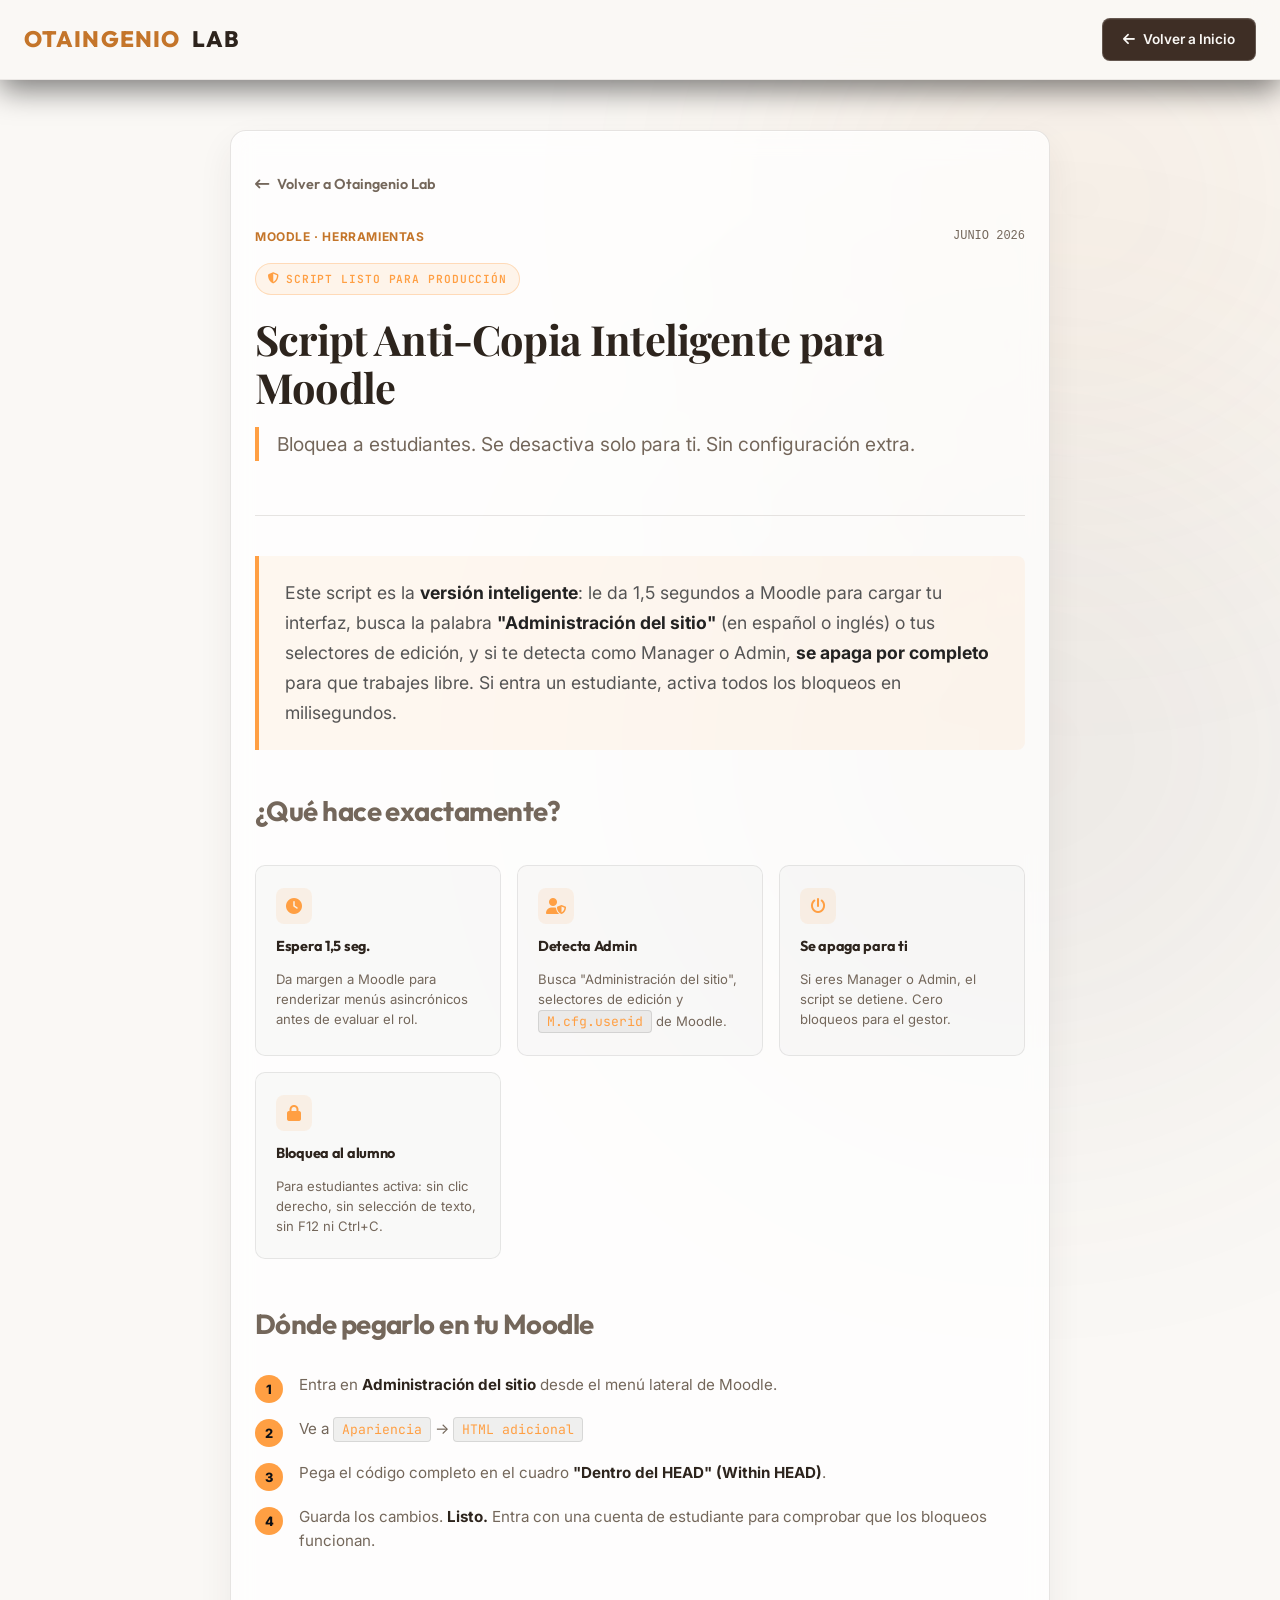
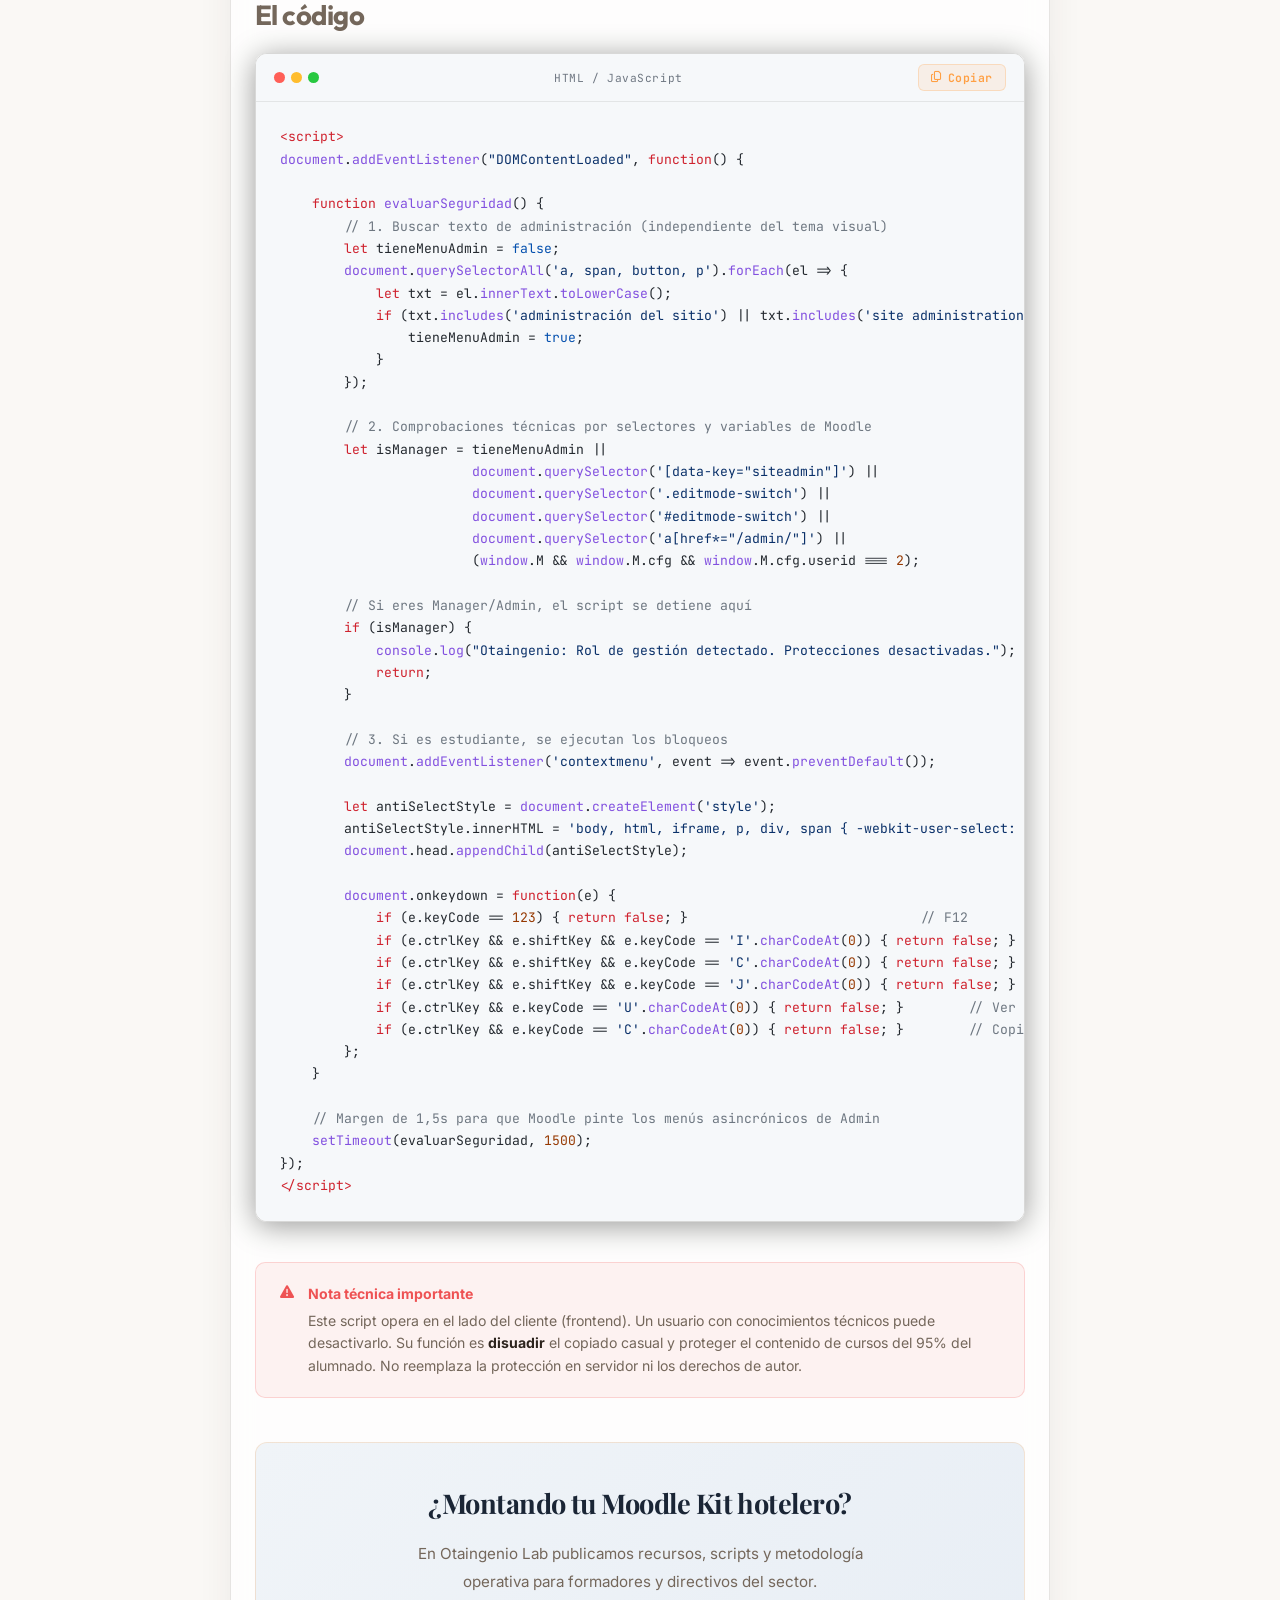
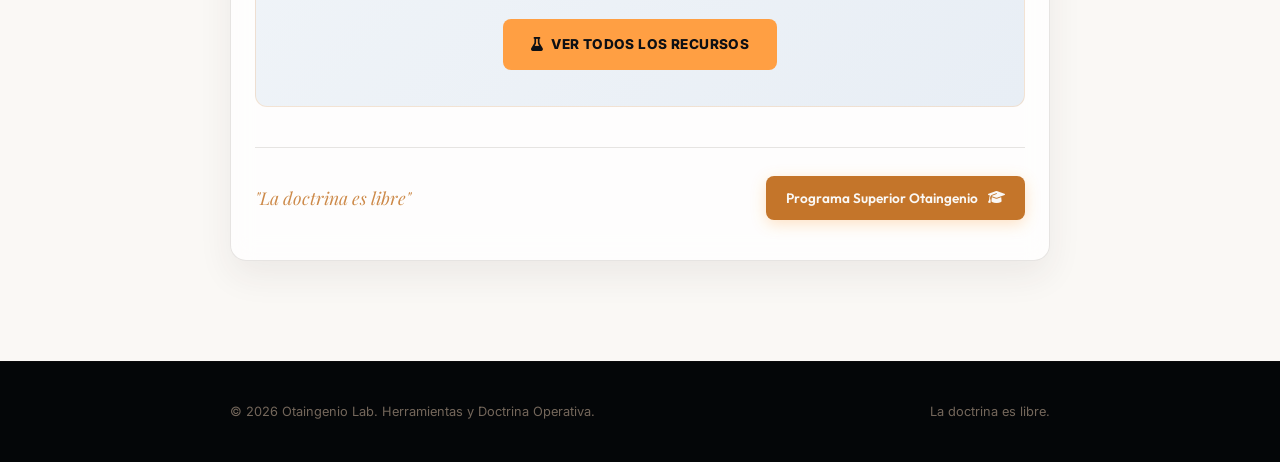
==== moodle-kit.html @ 9eb4869b "feat: move Moodle script page from /recursos/moodle-anticopia to /moodle-kit" ====
<!DOCTYPE html>
<html lang="es">
<head>
  <meta charset="UTF-8">
  <meta name="viewport" content="width=device-width, initial-scale=1.0">
  <title>Script Anti-Copia para Moodle (Inteligente) — OTAINGENIO LAB</title>

  <!-- SEO: noindex para página oculta de tráfico directo -->
  <meta name="robots" content="noindex, nofollow">
  <meta name="description" content="Script anti-copia inteligente para Moodle. Se desactiva automáticamente para Managers y Admins. Copia y pega en Administración del sitio > Apariencia > HTML adicional.">

  <!-- Open Graph -->
  <meta property="og:type" content="article">
  <meta property="og:url" content="https://www.otaingenio.es/moodle-kit">
  <meta property="og:title" content="Script Anti-Copia para Moodle (Inteligente) — OTAINGENIO LAB">
  <meta property="og:description" content="Script que bloquea F12, Ctrl+C y menú contextual para estudiantes, y se desactiva solo para ti (Manager/Admin). Listo para pegar en HTML adicional.">
  <meta property="og:image" content="https://www.otaingenio.es/images/og-cover.png">
  <meta property="og:locale" content="es_ES">
  <meta property="og:site_name" content="Otaingenio Lab">

  <!-- Favicon -->
  <link rel="icon" type="image/png" href="/images/favicon.png">
  <link rel="apple-touch-icon" href="/images/favicon.png">

  <!-- Google Fonts -->
  <link rel="preconnect" href="https://fonts.googleapis.com">
  <link rel="preconnect" href="https://fonts.gstatic.com" crossorigin>
  <link href="https://fonts.googleapis.com/css2?family=Inter:wght@300;400;500;600;700&family=Outfit:wght@400;500;600;700;800&family=Playfair+Display:ital,wght@0,500;0,600;0,700;1,400;1,500&family=JetBrains+Mono:wght@400;600&display=swap" rel="stylesheet">

  <!-- Stylesheets -->
  <link rel="stylesheet" href="/styles/main.css">
  <link rel="stylesheet" href="https://cdnjs.cloudflare.com/ajax/libs/font-awesome/6.4.0/css/all.min.css">

  <!-- Google Analytics -->
  <script async src="https://www.googletagmanager.com/gtag/js?id=G-158QYGR870"></script>
  <script>
    window.dataLayer = window.dataLayer || [];
    function gtag(){dataLayer.push(arguments);}
    gtag('js', new Date());
    gtag('config', 'G-158QYGR870');
  </script>

  <style>
    /* ---- PAGE VARS ---- */
    :root {
      --code-bg: #0d1117;
      --code-border: rgba(255, 159, 67, 0.2);
      --code-text: #e6edf3;
      --accent: #ff9f43;
    }

    /* ---- BADGE ---- */
    .badge-pill {
      display: inline-flex;
      align-items: center;
      gap: 6px;
      background: rgba(255, 159, 67, 0.1);
      border: 1px solid rgba(255, 159, 67, 0.3);
      color: var(--accent);
      font-family: 'JetBrains Mono', monospace;
      font-size: 0.7rem;
      font-weight: 600;
      letter-spacing: 0.08em;
      padding: 5px 12px;
      border-radius: 999px;
      margin-bottom: 20px;
      text-transform: uppercase;
    }

    /* ---- INTRO ---- */
    .intro-callout {
      background: rgba(255, 159, 67, 0.06);
      border-left: 4px solid var(--accent);
      border-radius: 0 8px 8px 0;
      padding: 22px 26px;
      font-size: 1.1rem;
      line-height: 1.7;
      margin-bottom: 36px;
      color: var(--color-text-muted, #8a9bb0);
    }
    .intro-callout strong {
      color: var(--color-text, #e6edf3);
    }

    /* ---- HOW IT WORKS GRID ---- */
    .how-grid {
      display: grid;
      grid-template-columns: repeat(auto-fit, minmax(200px, 1fr));
      gap: 16px;
      margin: 30px 0 40px;
    }
    .how-card {
      background: rgba(255,255,255,0.02);
      border: 1px solid rgba(255,255,255,0.07);
      border-radius: 10px;
      padding: 22px 20px;
      display: flex;
      flex-direction: column;
      gap: 10px;
      transition: border-color 0.25s;
    }
    .how-card:hover { border-color: rgba(255,159,67,0.3); }
    .how-icon {
      width: 36px; height: 36px;
      background: rgba(255,159,67,0.1);
      border-radius: 8px;
      display: flex; align-items: center; justify-content: center;
      color: var(--accent);
      font-size: 1rem;
    }
    .how-card h4 {
      font-size: 0.9rem;
      font-weight: 700;
      color: var(--color-text, #e6edf3);
      margin: 0;
    }
    .how-card p {
      font-size: 0.82rem;
      color: var(--color-text-muted, #8a9bb0);
      margin: 0;
      line-height: 1.5;
    }

    /* ---- INSTALL STEPS ---- */
    .install-steps {
      display: flex;
      flex-direction: column;
      gap: 14px;
      margin: 24px 0 36px;
    }
    .install-step {
      display: flex;
      gap: 16px;
      align-items: flex-start;
    }
    .step-num {
      flex-shrink: 0;
      width: 28px; height: 28px;
      background: var(--accent);
      color: #0d0f14;
      border-radius: 50%;
      font-weight: 800;
      font-size: 0.8rem;
      display: flex; align-items: center; justify-content: center;
      margin-top: 2px;
    }
    .install-step p {
      font-size: 0.95rem;
      color: var(--color-text-muted, #8a9bb0);
      margin: 0;
      line-height: 1.6;
    }
    .install-step p strong {
      color: var(--color-text, #e6edf3);
    }
    .path-highlight {
      display: inline-block;
      background: rgba(255,255,255,0.05);
      border: 1px solid rgba(255,255,255,0.1);
      border-radius: 4px;
      padding: 1px 8px;
      font-family: 'JetBrains Mono', monospace;
      font-size: 0.82rem;
      color: var(--accent);
    }

    /* ---- CODE BLOCK ---- */
    .code-wrapper {
      position: relative;
      margin: 10px 0 40px;
      border-radius: 12px;
      overflow: hidden;
      border: 1px solid var(--code-border);
      box-shadow: 0 4px 30px rgba(0,0,0,0.4);
    }
    .code-topbar {
      display: flex;
      align-items: center;
      justify-content: space-between;
      background: #161b22;
      padding: 10px 18px;
      border-bottom: 1px solid rgba(255,255,255,0.06);
    }
    .code-dots {
      display: flex;
      gap: 6px;
    }
    .dot {
      width: 11px; height: 11px;
      border-radius: 50%;
    }
    .dot-red   { background: #ff5f57; }
    .dot-amber { background: #ffbd2e; }
    .dot-green { background: #28c840; }
    .code-lang {
      font-family: 'JetBrains Mono', monospace;
      font-size: 0.7rem;
      color: #6e7681;
      letter-spacing: 0.05em;
    }
    .copy-btn {
      display: flex;
      align-items: center;
      gap: 6px;
      background: rgba(255,159,67,0.1);
      border: 1px solid rgba(255,159,67,0.25);
      color: var(--accent);
      font-family: 'JetBrains Mono', monospace;
      font-size: 0.72rem;
      font-weight: 600;
      padding: 5px 12px;
      border-radius: 6px;
      cursor: pointer;
      transition: all 0.2s ease;
      letter-spacing: 0.05em;
    }
    .copy-btn:hover {
      background: rgba(255,159,67,0.2);
      border-color: rgba(255,159,67,0.5);
    }
    .copy-btn.copied {
      background: rgba(16,172,132,0.15);
      border-color: rgba(16,172,132,0.4);
      color: #10ac84;
    }
    .code-block {
      background: var(--code-bg);
      padding: 24px 24px;
      margin: 0;
      overflow-x: auto;
      font-family: 'JetBrains Mono', monospace;
      font-size: 0.82rem;
      line-height: 1.7;
      color: var(--code-text);
      white-space: pre;
      tab-size: 4;
    }
    /* Syntax highlight manual */
    .t-comment { color: #6e7681; }
    .t-keyword  { color: #ff7b72; }
    .t-func     { color: #d2a8ff; }
    .t-string   { color: #a5d6ff; }
    .t-number   { color: #f2cc60; }
    .t-bool     { color: #79c0ff; }

    /* ---- DISCLAIMER ---- */
    .disclaimer-box {
      background: rgba(238,82,83,0.07);
      border: 1px solid rgba(238,82,83,0.2);
      border-radius: 10px;
      padding: 20px 24px;
      font-size: 0.88rem;
      color: var(--color-text-muted, #8a9bb0);
      line-height: 1.6;
      margin: 36px 0;
      display: flex;
      gap: 14px;
      align-items: flex-start;
    }
    .disclaimer-box i {
      color: #ee5253;
      margin-top: 2px;
      flex-shrink: 0;
    }

    /* ---- CTA ---- */
    .cta-footer-box {
      background: linear-gradient(135deg, #0f1923 0%, #1a2535 100%);
      border: 1px solid rgba(255,159,67,0.2);
      border-radius: 12px;
      padding: 36px;
      text-align: center;
      margin: 44px 0 20px;
    }
    .cta-footer-box h3 {
      color: #fff;
      font-family: var(--font-serif, serif);
      font-size: 1.7rem;
      margin: 0 0 12px;
    }
    .cta-footer-box p {
      color: var(--color-text-muted, #8a9bb0);
      font-size: 0.95rem;
      margin: 0 0 24px;
      max-width: 480px;
      margin-left: auto;
      margin-right: auto;
    }
    .btn-cta-amber {
      display: inline-flex;
      align-items: center;
      gap: 8px;
      background: var(--accent);
      color: #0d0f14;
      font-weight: 800;
      font-size: 0.85rem;
      padding: 13px 28px;
      border-radius: 8px;
      text-decoration: none;
      letter-spacing: 0.03em;
      transition: all 0.2s ease;
      text-transform: uppercase;
    }
    .btn-cta-amber:hover {
      transform: translateY(-2px);
      box-shadow: 0 6px 20px rgba(255,159,67,0.35);
    }

    /* ---- LIGHT THEME overrides ---- */
    .light-theme .code-wrapper  { border-color: rgba(0,0,0,0.15); }
    .light-theme .code-topbar   { background: #f6f8fa; border-color: rgba(0,0,0,0.08); }
    .light-theme .code-block    { background: #f6f8fa; color: #24292f; }
    .light-theme .t-comment     { color: #6e7781; }
    .light-theme .t-keyword     { color: #cf222e; }
    .light-theme .t-func        { color: #8250df; }
    .light-theme .t-string      { color: #0a3069; }
    .light-theme .t-number      { color: #953800; }
    .light-theme .t-bool        { color: #0550ae; }
    .light-theme .how-card      { background: rgba(0,0,0,0.02); border-color: rgba(0,0,0,0.08); }
    .light-theme .intro-callout { background: rgba(255,159,67,0.07); color: #555; }
    .light-theme .intro-callout strong { color: #222; }
    .light-theme .cta-footer-box { background: linear-gradient(135deg, #f0f4f8 0%, #e8eef5 100%); }
    .light-theme .cta-footer-box h3 { color: #1a2535; }
    .light-theme .path-highlight { background: rgba(0,0,0,0.06); border-color: rgba(0,0,0,0.1); }
  </style>
</head>
<body class="light-theme">

  <div class="ambient-glow glow-1"></div>
  <div class="ambient-glow glow-3"></div>

  <!-- Header -->
  <header id="main-header" class="glass-header scrolled">
    <div class="header-container">
      <a href="/" class="brand-logo">
        <span class="logo-accent">OTAINGENIO</span> <span class="logo-light">LAB</span>
      </a>
      <a href="/" class="nav-btn-link">
        <i class="fa-solid fa-arrow-left"></i>
        <span>Volver a Inicio</span>
      </a>
    </div>
  </header>

  <!-- Reading Container -->
  <main class="paper-reading-container glass-card" style="margin-top: 130px;">

    <a href="/" class="back-to-home">
      <i class="fa-solid fa-arrow-left-long"></i> Volver a Otaingenio Lab
    </a>

    <article class="paper-reading-body">
      <header class="paper-reading-header">
        <div class="paper-meta" style="margin-bottom: 12px;">
          <span class="paper-cat">MOODLE · HERRAMIENTAS</span>
          <span class="paper-date font-mono">JUNIO 2026</span>
        </div>
        <div class="badge-pill">
          <i class="fa-solid fa-shield-halved"></i> Script listo para producción
        </div>
        <h1 class="paper-title font-serif" style="font-size: 2.6rem; line-height: 1.15;">
          Script Anti-Copia Inteligente para Moodle
        </h1>
        <p class="paper-subtitle" style="font-size: 1.2rem; border-left: 4px solid var(--accent); padding-left: 18px; margin-top: 16px; color: var(--color-text-muted);">
          Bloquea a estudiantes. Se desactiva solo para ti. Sin configuración extra.
        </p>
      </header>

      <section class="paper-content">

        <div class="intro-callout">
          Este script es la <strong>versión inteligente</strong>: le da 1,5 segundos a Moodle para cargar tu interfaz, 
          busca la palabra <strong>"Administración del sitio"</strong> (en español o inglés) o tus selectores de edición, 
          y si te detecta como Manager o Admin, <strong>se apaga por completo</strong> para que trabajes libre. 
          Si entra un estudiante, activa todos los bloqueos en milisegundos.
        </div>

        <!-- How it works -->
        <h2 style="margin-bottom: 20px;">¿Qué hace exactamente?</h2>
        <div class="how-grid">
          <div class="how-card">
            <div class="how-icon"><i class="fa-solid fa-clock"></i></div>
            <h4>Espera 1,5 seg.</h4>
            <p>Da margen a Moodle para renderizar menús asincrónicos antes de evaluar el rol.</p>
          </div>
          <div class="how-card">
            <div class="how-icon"><i class="fa-solid fa-user-shield"></i></div>
            <h4>Detecta Admin</h4>
            <p>Busca "Administración del sitio", selectores de edición y <span class="path-highlight">M.cfg.userid</span> de Moodle.</p>
          </div>
          <div class="how-card">
            <div class="how-icon"><i class="fa-solid fa-power-off"></i></div>
            <h4>Se apaga para ti</h4>
            <p>Si eres Manager o Admin, el script se detiene. Cero bloqueos para el gestor.</p>
          </div>
          <div class="how-card">
            <div class="how-icon"><i class="fa-solid fa-lock"></i></div>
            <h4>Bloquea al alumno</h4>
            <p>Para estudiantes activa: sin clic derecho, sin selección de texto, sin F12 ni Ctrl+C.</p>
          </div>
        </div>

        <!-- Install steps -->
        <h2 style="margin-bottom: 20px;">Dónde pegarlo en tu Moodle</h2>
        <div class="install-steps">
          <div class="install-step">
            <div class="step-num">1</div>
            <p>Entra en <strong>Administración del sitio</strong> desde el menú lateral de Moodle.</p>
          </div>
          <div class="install-step">
            <div class="step-num">2</div>
            <p>Ve a <span class="path-highlight">Apariencia</span> → <span class="path-highlight">HTML adicional</span></p>
          </div>
          <div class="install-step">
            <div class="step-num">3</div>
            <p>Pega el código completo en el cuadro <strong>"Dentro del HEAD" (Within HEAD)</strong>.</p>
          </div>
          <div class="install-step">
            <div class="step-num">4</div>
            <p>Guarda los cambios. <strong>Listo.</strong> Entra con una cuenta de estudiante para comprobar que los bloqueos funcionan.</p>
          </div>
        </div>

        <!-- Code block -->
        <h2 style="margin-bottom: 14px;">El código</h2>
        <div class="code-wrapper">
          <div class="code-topbar">
            <div class="code-dots">
              <span class="dot dot-red"></span>
              <span class="dot dot-amber"></span>
              <span class="dot dot-green"></span>
            </div>
            <span class="code-lang">HTML / JavaScript</span>
            <button class="copy-btn" id="copy-btn" onclick="copiarCodigo()">
              <i class="fa-regular fa-copy"></i> Copiar
            </button>
          </div>
          <pre class="code-block" id="code-to-copy"><span class="t-keyword">&lt;script&gt;</span>
<span class="t-func">document</span>.<span class="t-func">addEventListener</span>(<span class="t-string">"DOMContentLoaded"</span>, <span class="t-keyword">function</span>() {

    <span class="t-keyword">function</span> <span class="t-func">evaluarSeguridad</span>() {
        <span class="t-comment">// 1. Buscar texto de administración (independiente del tema visual)</span>
        <span class="t-keyword">let</span> tieneMenuAdmin = <span class="t-bool">false</span>;
        <span class="t-func">document</span>.<span class="t-func">querySelectorAll</span>(<span class="t-string">'a, span, button, p'</span>).<span class="t-func">forEach</span>(el =&gt; {
            <span class="t-keyword">let</span> txt = el.<span class="t-func">innerText</span>.<span class="t-func">toLowerCase</span>();
            <span class="t-keyword">if</span> (txt.<span class="t-func">includes</span>(<span class="t-string">'administración del sitio'</span>) || txt.<span class="t-func">includes</span>(<span class="t-string">'site administration'</span>)) {
                tieneMenuAdmin = <span class="t-bool">true</span>;
            }
        });

        <span class="t-comment">// 2. Comprobaciones técnicas por selectores y variables de Moodle</span>
        <span class="t-keyword">let</span> isManager = tieneMenuAdmin ||
                        <span class="t-func">document</span>.<span class="t-func">querySelector</span>(<span class="t-string">'[data-key="siteadmin"]'</span>) ||
                        <span class="t-func">document</span>.<span class="t-func">querySelector</span>(<span class="t-string">'.editmode-switch'</span>) ||
                        <span class="t-func">document</span>.<span class="t-func">querySelector</span>(<span class="t-string">'#editmode-switch'</span>) ||
                        <span class="t-func">document</span>.<span class="t-func">querySelector</span>(<span class="t-string">'a[href*="/admin/"]'</span>) ||
                        (<span class="t-func">window</span>.M &amp;&amp; <span class="t-func">window</span>.M.cfg &amp;&amp; <span class="t-func">window</span>.M.cfg.userid === <span class="t-number">2</span>);

        <span class="t-comment">// Si eres Manager/Admin, el script se detiene aquí</span>
        <span class="t-keyword">if</span> (isManager) {
            <span class="t-func">console</span>.<span class="t-func">log</span>(<span class="t-string">"Otaingenio: Rol de gestión detectado. Protecciones desactivadas."</span>);
            <span class="t-keyword">return</span>;
        }

        <span class="t-comment">// 3. Si es estudiante, se ejecutan los bloqueos</span>
        <span class="t-func">document</span>.<span class="t-func">addEventListener</span>(<span class="t-string">'contextmenu'</span>, event =&gt; event.<span class="t-func">preventDefault</span>());

        <span class="t-keyword">let</span> antiSelectStyle = <span class="t-func">document</span>.<span class="t-func">createElement</span>(<span class="t-string">'style'</span>);
        antiSelectStyle.innerHTML = <span class="t-string">'body, html, iframe, p, div, span { -webkit-user-select: none !important; -moz-user-select: none !important; -ms-user-select: none !important; user-select: none !important; }'</span>;
        <span class="t-func">document</span>.head.<span class="t-func">appendChild</span>(antiSelectStyle);

        <span class="t-func">document</span>.onkeydown = <span class="t-keyword">function</span>(e) {
            <span class="t-keyword">if</span> (e.keyCode == <span class="t-number">123</span>) { <span class="t-keyword">return false</span>; }                             <span class="t-comment">// F12</span>
            <span class="t-keyword">if</span> (e.ctrlKey &amp;&amp; e.shiftKey &amp;&amp; e.keyCode == <span class="t-string">'I'</span>.<span class="t-func">charCodeAt</span>(<span class="t-number">0</span>)) { <span class="t-keyword">return false</span>; }  <span class="t-comment">// DevTools</span>
            <span class="t-keyword">if</span> (e.ctrlKey &amp;&amp; e.shiftKey &amp;&amp; e.keyCode == <span class="t-string">'C'</span>.<span class="t-func">charCodeAt</span>(<span class="t-number">0</span>)) { <span class="t-keyword">return false</span>; }  <span class="t-comment">// Inspect</span>
            <span class="t-keyword">if</span> (e.ctrlKey &amp;&amp; e.shiftKey &amp;&amp; e.keyCode == <span class="t-string">'J'</span>.<span class="t-func">charCodeAt</span>(<span class="t-number">0</span>)) { <span class="t-keyword">return false</span>; }  <span class="t-comment">// Console</span>
            <span class="t-keyword">if</span> (e.ctrlKey &amp;&amp; e.keyCode == <span class="t-string">'U'</span>.<span class="t-func">charCodeAt</span>(<span class="t-number">0</span>)) { <span class="t-keyword">return false</span>; }        <span class="t-comment">// Ver código fuente</span>
            <span class="t-keyword">if</span> (e.ctrlKey &amp;&amp; e.keyCode == <span class="t-string">'C'</span>.<span class="t-func">charCodeAt</span>(<span class="t-number">0</span>)) { <span class="t-keyword">return false</span>; }        <span class="t-comment">// Copiar</span>
        };
    }

    <span class="t-comment">// Margen de 1,5s para que Moodle pinte los menús asincrónicos de Admin</span>
    <span class="t-func">setTimeout</span>(evaluarSeguridad, <span class="t-number">1500</span>);
});
<span class="t-keyword">&lt;/script&gt;</span></pre>
        </div>

        <!-- Disclaimer -->
        <div class="disclaimer-box">
          <i class="fa-solid fa-triangle-exclamation"></i>
          <div>
            <strong style="color: #ee5253; display: block; margin-bottom: 4px;">Nota técnica importante</strong>
            Este script opera en el lado del cliente (frontend). Un usuario con conocimientos técnicos 
            puede desactivarlo. Su función es <strong>disuadir</strong> el copiado casual y proteger el contenido 
            de cursos del 95% del alumnado. No reemplaza la protección en servidor ni los derechos de autor.
          </div>
        </div>

        <!-- CTA -->
        <div class="cta-footer-box">
          <h3>¿Montando tu Moodle Kit hotelero?</h3>
          <p>En Otaingenio Lab publicamos recursos, scripts y metodología operativa para formadores y directivos del sector.</p>
          <a href="/" class="btn-cta-amber">
            <i class="fa-solid fa-flask"></i> Ver todos los recursos
          </a>
        </div>

      </section>

      <footer style="margin-top: 40px; border-top: 1px solid var(--color-border); padding-top: 28px; display: flex; justify-content: space-between; align-items: center; flex-wrap: wrap; gap: 16px;">
        <span class="doctrina-libera-badge font-serif" style="font-size: 1.1rem;">"La doctrina es libre"</span>
        <a href="/#program-section" class="btn-primary" style="padding: 10px 20px; font-size: 0.85rem;">
          <span>Programa Superior Otaingenio</span>
          <i class="fa-solid fa-graduation-cap"></i>
        </a>
      </footer>
    </article>
  </main>

  <!-- Footer -->
  <footer id="main-footer" class="border-t" style="background:#040608; padding: 40px 24px;">
    <div class="footer-container" style="display:flex; justify-content:space-between; max-width:820px; margin:0 auto; font-size:0.8rem; color:var(--color-text-muted);">
      <span>© 2026 Otaingenio Lab. Herramientas y Doctrina Operativa.</span>
      <span>La doctrina es libre.</span>
    </div>
  </footer>

  <script>
    function copiarCodigo() {
      const rawCode = `<script>
document.addEventListener("DOMContentLoaded", function() {

    function evaluarSeguridad() {
        // 1. Buscar texto de administración (independiente del tema visual)
        let tieneMenuAdmin = false;
        document.querySelectorAll('a, span, button, p').forEach(el => {
            let txt = el.innerText.toLowerCase();
            if (txt.includes('administración del sitio') || txt.includes('site administration')) {
                tieneMenuAdmin = true;
            }
        });

        // 2. Comprobaciones técnicas por selectores y variables de Moodle
        let isManager = tieneMenuAdmin ||
                        document.querySelector('[data-key="siteadmin"]') ||
                        document.querySelector('.editmode-switch') ||
                        document.querySelector('#editmode-switch') ||
                        document.querySelector('a[href*="/admin/"]') ||
                        (window.M && window.M.cfg && window.M.cfg.userid === 2);

        // Si eres Manager/Admin, el script se detiene aquí
        if (isManager) {
            console.log("Otaingenio: Rol de gestión detectado. Protecciones desactivadas.");
            return;
        }

        // 3. Si es estudiante, se ejecutan los bloqueos
        document.addEventListener('contextmenu', event => event.preventDefault());

        let antiSelectStyle = document.createElement('style');
        antiSelectStyle.innerHTML = 'body, html, iframe, p, div, span { -webkit-user-select: none !important; -moz-user-select: none !important; -ms-user-select: none !important; user-select: none !important; }';
        document.head.appendChild(antiSelectStyle);

        document.onkeydown = function(e) {
            if (e.keyCode == 123) { return false; }
            if (e.ctrlKey && e.shiftKey && e.keyCode == 'I'.charCodeAt(0)) { return false; }
            if (e.ctrlKey && e.shiftKey && e.keyCode == 'C'.charCodeAt(0)) { return false; }
            if (e.ctrlKey && e.shiftKey && e.keyCode == 'J'.charCodeAt(0)) { return false; }
            if (e.ctrlKey && e.keyCode == 'U'.charCodeAt(0)) { return false; }
            if (e.ctrlKey && e.keyCode == 'C'.charCodeAt(0)) { return false; }
        };
    }

    // Margen de 1,5s para que Moodle pinte los menús asincrónicos de Admin
    setTimeout(evaluarSeguridad, 1500);
});
<\/script>`;

      navigator.clipboard.writeText(rawCode).then(() => {
        const btn = document.getElementById('copy-btn');
        btn.classList.add('copied');
        btn.innerHTML = '<i class="fa-solid fa-check"></i> ¡Copiado!';
        setTimeout(() => {
          btn.classList.remove('copied');
          btn.innerHTML = '<i class="fa-regular fa-copy"></i> Copiar';
        }, 2500);
      }).catch(() => {
        alert('No se pudo copiar automáticamente. Selecciona el código manualmente con Ctrl+A.');
      });
    }
  </script>

</body>
</html>
---- styles/main.css ----
/* OTAINGENIO LAB — MASTER STYLESHEET */

/* ==========================================
   1. VARIABLES & DESIGN SYSTEM
   ========================================== */
:root {
  /* Color Palette — Menos noche, más cálido y premium */
  --color-bg-deep: #0e0b09; /* Deep warm carbon */
  --color-bg-dark: #16120f; /* Rich warm chocolate-charcoal */
  --color-bg-card: rgba(28, 22, 19, 0.65); /* Warm sand-card */
  --color-bg-card-hover: rgba(40, 32, 26, 0.8);
  
  --color-petroleum: #2e2017; /* Rich dark bronze */
  --color-petroleum-light: #443226; /* Warm sand-bronze */
  
  --color-amber: #df8d3f; /* Rich warm golden-amber */
  --color-amber-hover: #e8a25c;
  --color-green: #26ae60; /* Warm forest green */
  --color-green-hover: #2ecc71;
  --color-red: #c0392b; /* Terracotta red */
  --color-red-hover: #d35400;
  
  --color-text: #f7f5f0; /* Warm ivory text */
  --color-text-muted: #a59c94; /* Warm sand grey */
  --color-border: rgba(223, 141, 63, 0.12); /* Tinted warm border */
  --color-border-glow: rgba(223, 141, 63, 0.3);
  
  /* Fonts */
  --font-serif: 'Playfair Display', Georgia, serif;
  --font-sans: 'Inter', system-ui, -apple-system, sans-serif;
  --font-display: 'Outfit', var(--font-sans);
  
  /* Layout */
  --header-height: 80px;
  --border-radius-sm: 8px;
  --border-radius-md: 16px;
  --border-radius-lg: 24px;
  --shadow-premium: 0 20px 40px rgba(0, 0, 0, 0.5), inset 0 1px 0 rgba(255, 255, 255, 0.05);
  
  /* Transitions */
  --transition-smooth: all 0.4s cubic-bezier(0.16, 1, 0.3, 1);
  --transition-fast: all 0.2s ease;
}

/* ==========================================
   2. GENERAL & RESET
   ========================================== */
* {
  box-sizing: border-box;
  margin: 0;
  padding: 0;
}

html {
  scroll-behavior: smooth;
  scroll-padding-top: var(--header-height);
}

body {
  background-color: var(--color-bg-deep);
  color: var(--color-text);
  font-family: var(--font-sans);
  overflow-x: hidden;
  line-height: 1.6;
  -webkit-font-smoothing: antialiased;
}

h1, h2, h3, h4, h5, h6 {
  font-family: var(--font-display);
  font-weight: 700;
  letter-spacing: -0.02em;
}

a {
  color: inherit;
  text-decoration: none;
  transition: var(--transition-fast);
}

button, input, select, textarea {
  font-family: inherit;
  font-size: inherit;
  color: inherit;
  background: none;
  border: none;
  outline: none;
}

button {
  cursor: pointer;
}

ul {
  list-style: none;
}

/* Skip to Content — Accessibility */
.skip-to-content {
  position: absolute;
  top: -100%;
  left: 50%;
  transform: translateX(-50%);
  background: var(--color-amber);
  color: var(--color-bg-deep);
  padding: 12px 24px;
  border-radius: var(--border-radius-sm);
  font-weight: 700;
  font-size: 0.9rem;
  z-index: 10000;
  transition: top 0.3s ease;
}

.skip-to-content:focus {
  top: 10px;
}

.font-mono {
  font-family: 'Courier New', Courier, monospace;
}

.font-serif {
  font-family: var(--font-serif);
}

/* Scrollbar styling */
::-webkit-scrollbar {
  width: 10px;
}
::-webkit-scrollbar-track {
  background: var(--color-bg-deep);
}
::-webkit-scrollbar-thumb {
  background: var(--color-petroleum-light);
  border-radius: 5px;
}
::-webkit-scrollbar-thumb:hover {
  background: var(--color-amber);
}

/* ==========================================
   3. BACKGROUND AMBIENT GLOWS & ANIMATIONS
   ========================================== */
.ambient-glow {
  position: absolute;
  border-radius: 50%;
  filter: blur(140px);
  z-index: -1;
  opacity: 0.15;
  pointer-events: none;
}

.glow-1 {
  width: 600px;
  height: 600px;
  background: var(--color-amber);
  top: -100px;
  right: -100px;
  animation: glow-float 20s infinite alternate ease-in-out;
}

.glow-2 {
  width: 500px;
  height: 500px;
  background: var(--color-green);
  top: 50vh;
  left: -200px;
  animation: glow-float 25s infinite alternate-reverse ease-in-out;
}

.glow-3 {
  width: 700px;
  height: 700px;
  background: var(--color-red);
  bottom: -200px;
  right: -100px;
  animation: glow-float 30s infinite alternate ease-in-out;
}

@keyframes glow-float {
  0% { transform: translate(0, 0) scale(1); }
  50% { transform: translate(50px, -50px) scale(1.1); }
  100% { transform: translate(-30px, 30px) scale(0.9); }
}

/* Text Gradient utility */
.text-gradient {
  background: linear-gradient(135deg, var(--color-text) 30%, var(--color-amber) 100%);
  -webkit-background-clip: text;
  -webkit-text-fill-color: transparent;
  display: inline-block;
}

/* Animations */
.animate-fade-in { animation: fadeIn 1s forwards cubic-bezier(0.16, 1, 0.3, 1); }
.animate-slide-up { animation: slideUp 1s forwards cubic-bezier(0.16, 1, 0.3, 1); }
.animate-slide-up-delay { animation: slideUp 1s 0.2s forwards cubic-bezier(0.16, 1, 0.3, 1); opacity: 0; }
.animate-slide-up-delay-more { animation: slideUp 1s 0.4s forwards cubic-bezier(0.16, 1, 0.3, 1); opacity: 0; }
.animate-fade-in-right { animation: fadeInRight 1.2s forwards cubic-bezier(0.16, 1, 0.3, 1); }

@keyframes fadeIn {
  from { opacity: 0; }
  to { opacity: 1; }
}
@keyframes slideUp {
  from { opacity: 0; transform: translateY(40px); }
  to { opacity: 1; transform: translateY(0); }
}
@keyframes fadeInRight {
  from { opacity: 0; transform: translateX(50px); }
  to { opacity: 1; transform: translateX(0); }
}
@keyframes pulse {
  0% { opacity: 0.6; }
  50% { opacity: 1; }
  100% { opacity: 0.6; }
}
.animate-pulse {
  animation: pulse 2s infinite ease-in-out;
}

/* ==========================================
   4. GLASSMORPHISM CARDS & BUTTONS
   ========================================== */
.glass-card {
  background: var(--color-bg-card);
  backdrop-filter: blur(12px);
  -webkit-backdrop-filter: blur(12px);
  border: 1px solid var(--color-border);
  border-radius: var(--border-radius-md);
  box-shadow: var(--shadow-premium);
  transition: var(--transition-smooth);
}

.glass-card:hover {
  background: var(--color-bg-card-hover);
  border-color: rgba(255, 255, 255, 0.12);
}

/* Buttons */
.btn-primary, .btn-secondary, .btn-green-full, .btn-amber-small, .btn-outline-small {
  display: inline-flex;
  align-items: center;
  justify-content: center;
  gap: 10px;
  font-family: var(--font-display);
  font-weight: 600;
  border-radius: var(--border-radius-sm);
  transition: var(--transition-fast);
}

.btn-primary {
  background: var(--color-amber);
  color: var(--color-bg-deep);
  padding: 14px 28px;
  box-shadow: 0 4px 15px rgba(255, 159, 67, 0.3);
}
.btn-primary:hover {
  background: var(--color-amber-hover);
  transform: translateY(-2px);
  box-shadow: 0 6px 20px rgba(255, 159, 67, 0.4);
}

.btn-secondary {
  border: 1px solid var(--color-border);
  background: rgba(255, 255, 255, 0.05);
  color: var(--color-text);
  padding: 14px 28px;
}
.btn-secondary:hover {
  background: rgba(255, 255, 255, 0.1);
  border-color: var(--color-text-muted);
  transform: translateY(-2px);
}

.btn-green-full {
  background: var(--color-green);
  color: var(--color-text);
  padding: 16px;
  width: 100%;
  box-shadow: 0 4px 15px rgba(16, 172, 132, 0.2);
}
.btn-green-full:hover {
  background: var(--color-green-hover);
  box-shadow: 0 6px 20px rgba(16, 172, 132, 0.3);
}

.btn-amber-small {
  background: var(--color-amber);
  color: var(--color-bg-deep);
  padding: 10px 18px;
  font-size: 0.9rem;
}
.btn-amber-small:hover {
  background: var(--color-amber-hover);
  transform: translateY(-1px);
}

.btn-outline-small {
  border: 1px solid var(--color-border);
  padding: 6px 14px;
  font-size: 0.8rem;
  color: var(--color-text-muted);
}
.btn-outline-small:hover {
  border-color: var(--color-amber);
  color: var(--color-text);
}

.btn-block {
  display: flex;
  width: 100%;
}

/* ==========================================
   5. HEADER & NAVIGATION
   ========================================== */
.glass-header {
  position: fixed;
  top: 0;
  left: 0;
  width: 100%;
  height: var(--header-height);
  background: rgba(6, 8, 10, 0.7);
  backdrop-filter: blur(16px);
  -webkit-backdrop-filter: blur(16px);
  border-bottom: 1px solid var(--color-border);
  z-index: 1000;
  transition: var(--transition-smooth);
}

.glass-header.scrolled {
  background: rgba(6, 8, 10, 0.95);
  box-shadow: 0 10px 30px rgba(0, 0, 0, 0.5);
}

.header-container {
  max-width: 1280px;
  height: 100%;
  margin: 0 auto;
  padding: 0 24px;
  display: flex;
  align-items: center;
  justify-content: space-between;
}

.brand-logo {
  display: flex;
  align-items: center;
  gap: 12px;
  font-family: var(--font-display);
  font-size: 1.4rem;
  font-weight: 800;
  letter-spacing: 0.05em;
}

.brand-logo-img {
  height: 38px;
  width: 38px;
  object-fit: contain;
  border-radius: 50%;
  transition: var(--transition-smooth);
}

.brand-logo:hover .brand-logo-img {
  transform: rotate(8deg) scale(1.08);
}

.logo-accent {
  color: var(--color-amber);
}

.logo-light {
  color: var(--color-text);
}

.nav-menu {
  display: flex;
  align-items: center;
  gap: 20px;
}

.nav-link {
  font-size: 0.9rem;
  font-weight: 500;
  color: var(--color-text-muted);
  position: relative;
  padding: 6px 0;
}

.nav-link:hover, .nav-link.active {
  color: var(--color-text);
}

.nav-link::after {
  content: '';
  position: absolute;
  bottom: 0;
  left: 0;
  width: 0;
  height: 2px;
  background: var(--color-amber);
  transition: var(--transition-fast);
}

.nav-link:hover::after, .nav-link.active::after {
  width: 100%;
}

.nav-btn-link {
  display: inline-flex;
  align-items: center;
  gap: 8px;
  background: var(--color-petroleum);
  border: 1px solid var(--color-border);
  color: var(--color-text);
  padding: 10px 20px;
  border-radius: var(--border-radius-sm);
  font-size: 0.85rem;
  font-weight: 600;
  box-shadow: inset 0 1px 0 rgba(255, 255, 255, 0.05);
}

.nav-btn-link:hover {
  background: var(--color-petroleum-light);
  border-color: var(--color-amber);
}

.mobile-menu-toggle {
  display: none;
  font-size: 1.4rem;
}

/* ==========================================
   6. COMMON SECTION LAYOUTS
   ========================================== */
.section-padding {
  padding: 120px 24px;
}

.border-t {
  border-top: 1px solid var(--color-border);
}

.section-container {
  max-width: 1200px;
  margin: 0 auto;
}

.bg-darker {
  background-color: var(--color-bg-dark);
}

.section-header {
  max-width: 700px;
  margin: 0 auto 60px auto;
}

.section-pre {
  color: var(--color-amber);
  font-family: var(--font-display);
  font-size: 0.85rem;
  font-weight: 700;
  letter-spacing: 0.1em;
  text-transform: uppercase;
  display: block;
  margin-bottom: 12px;
}

.section-title {
  font-size: 2.6rem;
  line-height: 1.2;
  margin-bottom: 20px;
}

.section-desc {
  color: var(--color-text-muted);
  font-size: 1.1rem;
}

/* ==========================================
   7. HERO SECTION & TELEMETRY
   ========================================== */
.hero-section {
  padding: calc(var(--header-height) + 60px) 24px 100px 24px;
  min-height: 100vh;
  display: flex;
  align-items: center;
  position: relative;
}

.hero-grid {
  display: grid;
  grid-template-columns: 1.1fr 0.9fr;
  gap: 60px;
  align-items: center;
}

.badge-premium {
  display: inline-flex;
  align-items: center;
  gap: 10px;
  background: rgba(255, 159, 67, 0.08);
  border: 1px solid rgba(255, 159, 67, 0.2);
  color: var(--color-amber);
  padding: 8px 16px;
  border-radius: 50px;
  font-size: 0.85rem;
  font-weight: 600;
  margin-bottom: 24px;
}

.badge-dot {
  width: 6px;
  height: 6px;
  background-color: var(--color-amber);
  border-radius: 50%;
  box-shadow: 0 0 10px var(--color-amber);
}

.hero-title {
  font-size: 4rem;
  line-height: 1.1;
  margin-bottom: 24px;
  letter-spacing: -0.03em;
}

.hero-subtitle {
  font-size: 1.25rem;
  color: var(--color-text-muted);
  margin-bottom: 40px;
  font-weight: 300;
  max-width: 580px;
}

.hero-actions {
  display: flex;
  gap: 16px;
}

/* Telemetry Card */
.telemetry-panel {
  padding: 24px;
  border-color: rgba(255, 159, 67, 0.15);
  box-shadow: 0 30px 60px rgba(0,0,0,0.6);
}

.telemetry-header {
  display: flex;
  justify-content: space-between;
  align-items: center;
  border-bottom: 1px solid var(--color-border);
  padding-bottom: 14px;
  margin-bottom: 20px;
}

.pulse-indicator-container {
  display: flex;
  align-items: center;
  gap: 8px;
}

.pulse-indicator {
  width: 8px;
  height: 8px;
  background-color: var(--color-amber);
  border-radius: 50%;
  animation: pulse-glow 1.5s infinite;
}

@keyframes pulse-glow {
  0% { transform: scale(0.9); opacity: 0.5; box-shadow: 0 0 0 0 rgba(255, 159, 67, 0.7); }
  70% { transform: scale(1.1); opacity: 1; box-shadow: 0 0 0 6px rgba(255, 159, 67, 0); }
  100% { transform: scale(0.9); opacity: 0.5; box-shadow: 0 0 0 0 rgba(255, 159, 67, 0); }
}

.telemetry-status {
  font-family: var(--font-display);
  font-size: 0.75rem;
  font-weight: 700;
  letter-spacing: 0.05em;
  color: var(--color-amber);
}

.telemetry-timestamp {
  font-size: 0.8rem;
  color: var(--color-text-muted);
}

.telemetry-grid {
  display: grid;
  grid-template-columns: 1fr 1fr;
  gap: 20px;
  margin-bottom: 20px;
}

.telemetry-metric {
  background: rgba(255,255,255,0.02);
  border: 1px solid rgba(255,255,255,0.04);
  padding: 16px;
  border-radius: var(--border-radius-sm);
  display: flex;
  flex-direction: column;
}

.metric-label {
  font-size: 0.7rem;
  color: var(--color-text-muted);
  letter-spacing: 0.05em;
  margin-bottom: 4px;
}

.metric-value {
  font-size: 1.8rem;
  font-weight: 700;
  letter-spacing: -0.02em;
  margin-bottom: 4px;
}

.text-red { color: var(--color-red); }
.text-green { color: var(--color-green); }
.text-amber { color: var(--color-amber); }

.metric-trend {
  font-size: 0.75rem;
  display: flex;
  align-items: center;
  gap: 6px;
}

.telemetry-chart-container {
  background: rgba(0,0,0,0.25);
  border: 1px solid var(--color-border);
  padding: 16px;
  border-radius: var(--border-radius-sm);
  margin-bottom: 16px;
}

.chart-title {
  font-size: 0.7rem;
  color: var(--color-text-muted);
  letter-spacing: 0.05em;
  margin-bottom: 12px;
}

.svg-chart-wrapper {
  width: 100%;
  height: 100px;
  overflow: hidden;
}

.telemetry-footer {
  display: flex;
  justify-content: space-between;
  font-size: 0.7rem;
  color: var(--color-text-muted);
  border-top: 1px solid var(--color-border);
  padding-top: 12px;
}

/* ==========================================
   8. PARADIGMA COMPARISON BLOCK
   ========================================== */
.paradigm-grid {
  display: grid;
  grid-template-columns: 0.9fr 1.1fr;
  gap: 60px;
  align-items: center;
  margin-top: 50px;
}

.paradigm-subtitle {
  font-size: 2.2rem;
  margin-bottom: 20px;
  line-height: 1.3;
}

.paradigm-pills {
  margin-top: 30px;
  display: flex;
  flex-direction: column;
  gap: 20px;
}

.paradigm-pill {
  display: flex;
  gap: 16px;
}

.paradigm-pill i {
  font-size: 1.25rem;
  margin-top: 4px;
}

.paradigm-pill strong {
  display: block;
  font-size: 0.95rem;
  margin-bottom: 2px;
}

.paradigm-pill span {
  color: var(--color-text-muted);
  font-size: 0.9rem;
}

.paradigm-visual {
  padding: 24px;
  border-color: rgba(255,255,255,0.06);
}

.paradigm-selector {
  display: flex;
  background: rgba(0, 0, 0, 0.3);
  padding: 4px;
  border-radius: var(--border-radius-sm);
  margin-bottom: 24px;
}

.paradigm-tab-btn {
  flex: 1;
  padding: 10px;
  text-align: center;
  font-size: 0.85rem;
  font-weight: 600;
  color: var(--color-text-muted);
  border-radius: 6px;
  transition: var(--transition-fast);
}

.paradigm-tab-btn.active {
  background: var(--color-petroleum);
  color: var(--color-text);
  box-shadow: 0 4px 10px rgba(0, 0, 0, 0.3);
}

.paradigm-chart-info {
  display: flex;
  justify-content: space-between;
  font-size: 0.75rem;
  margin-bottom: 16px;
}

.info-label {
  font-weight: 600;
}

.roster-bars {
  display: flex;
  flex-direction: column;
  gap: 14px;
  margin-bottom: 20px;
}

.roster-bar-row {
  display: grid;
  grid-template-columns: 80px 1fr 50px;
  align-items: center;
  gap: 15px;
}

.row-label {
  font-size: 0.75rem;
  color: var(--color-text-muted);
}

.row-bar-container {
  height: 24px;
  background: rgba(255,255,255,0.02);
  border: 1px solid rgba(255,255,255,0.04);
  border-radius: 4px;
  position: relative;
  overflow: hidden;
}

.row-bar-fill {
  height: 100%;
  width: 0;
  transition: width 0.8s cubic-bezier(0.16, 1, 0.3, 1);
}

.bg-red { background-color: var(--color-red); }
.bg-green { background-color: var(--color-green); }
.bg-amber { background-color: var(--color-amber); }

.row-bar-val {
  font-size: 0.75rem;
  font-weight: 700;
  text-align: right;
}

.roster-summary {
  display: flex;
  justify-content: space-between;
  border-top: 1px solid var(--color-border);
  padding-top: 14px;
  font-size: 0.8rem;
  color: var(--color-text-muted);
}

/* ==========================================
   9. SEGMENTATION (PARA TI)
   ========================================== */
.segment-selector-tabs {
  display: flex;
  justify-content: center;
  gap: 16px;
  margin-bottom: 40px;
}

.segment-tab-btn {
  background: rgba(255, 255, 255, 0.02);
  border: 1px solid var(--color-border);
  padding: 14px 28px;
  border-radius: var(--border-radius-sm);
  color: var(--color-text-muted);
  font-size: 1rem;
  font-weight: 600;
  transition: var(--transition-fast);
}

.segment-tab-btn:hover {
  border-color: var(--color-amber);
  color: var(--color-text);
}

.segment-tab-btn.active {
  background: var(--color-petroleum);
  border-color: var(--color-amber);
  color: var(--color-text);
  box-shadow: 0 10px 25px rgba(26, 38, 54, 0.4);
}

.segment-content-box {
  padding: 40px;
}

.seg-layout {
  display: grid;
  grid-template-columns: 1fr 1fr;
  gap: 40px;
  align-items: center;
}

.seg-pain-points h4 {
  font-size: 1.4rem;
  margin-bottom: 20px;
  color: var(--color-amber);
}

.pain-list {
  display: flex;
  flex-direction: column;
  gap: 16px;
}

.pain-list li {
  display: flex;
  gap: 12px;
  font-size: 0.95rem;
}

.pain-list li i {
  color: var(--color-red);
  margin-top: 4px;
}

.seg-solution {
  background: rgba(255, 255, 255, 0.02);
  border: 1px solid var(--color-border);
  padding: 30px;
  border-radius: var(--border-radius-md);
}

.seg-solution h4 {
  font-size: 1.4rem;
  margin-bottom: 16px;
  color: var(--color-green);
}

.seg-solution p {
  color: var(--color-text-muted);
  margin-bottom: 20px;
  font-size: 0.95rem;
}

.seg-solution-list {
  display: flex;
  flex-direction: column;
  gap: 12px;
  margin-bottom: 24px;
}

.seg-solution-list li {
  display: flex;
  gap: 10px;
  font-size: 0.9rem;
}

.seg-solution-list li i {
  color: var(--color-green);
  margin-top: 4px;
}

/* ==========================================
   10. ABOUT US & MATRIX
   ========================================== */
.about-grid {
  display: grid;
  grid-template-columns: 1fr 1fr;
  gap: 60px;
  align-items: center;
}

.grid-dashboard-mockup {
  border-color: rgba(255,255,255,0.06);
}

.mockup-header {
  display: flex;
  align-items: center;
  gap: 6px;
  background: rgba(0, 0, 0, 0.4);
  padding: 10px 16px;
  border-bottom: 1px solid var(--color-border);
  border-top-left-radius: var(--border-radius-md);
  border-top-right-radius: var(--border-radius-md);
}

.mockup-dot {
  width: 8px;
  height: 8px;
  border-radius: 50%;
}
.mockup-dot.red { background: var(--color-red); }
.mockup-dot.yellow { background: var(--color-amber); }
.mockup-dot.green { background: var(--color-green); }

.mockup-title {
  font-size: 0.65rem;
  color: var(--color-text-muted);
  margin-left: 10px;
  letter-spacing: 0.05em;
}

.mockup-body {
  padding: 24px;
}

.diagram-matrix {
  display: flex;
  justify-content: space-between;
  align-items: center;
  background: rgba(0,0,0,0.2);
  padding: 20px;
  border-radius: var(--border-radius-sm);
  border: 1px solid var(--color-border);
  margin-bottom: 20px;
}

.matrix-node {
  display: flex;
  flex-direction: column;
  align-items: center;
  gap: 8px;
  flex: 1;
}

.node-icon {
  width: 44px;
  height: 44px;
  border-radius: 50%;
  background: var(--color-petroleum);
  border: 1px solid var(--color-border);
  display: flex;
  align-items: center;
  justify-content: center;
  font-size: 1.1rem;
}

.matrix-node.active .node-icon {
  background: rgba(255,159,67,0.1);
  border-color: var(--color-amber);
  color: var(--color-amber);
}

.node-name {
  font-size: 0.75rem;
  font-weight: 600;
  text-align: center;
}

.matrix-arrow {
  color: var(--color-text-muted);
  font-size: 0.8rem;
  padding: 0 5px;
}

.bi-stats {
  display: grid;
  grid-template-columns: 1fr 1fr 1fr;
  gap: 15px;
}

.bi-stat-box {
  background: rgba(255,255,255,0.01);
  border: 1px solid rgba(255,255,255,0.03);
  padding: 16px;
  border-radius: var(--border-radius-sm);
  text-align: center;
}

.bi-stat-num {
  display: block;
  font-size: 1.6rem;
  font-family: var(--font-display);
  font-weight: 800;
  margin-bottom: 4px;
}

.bi-stat-lbl {
  font-size: 0.7rem;
  color: var(--color-text-muted);
  text-transform: uppercase;
  letter-spacing: 0.05em;
}

.about-intro {
  font-size: 1.6rem;
  line-height: 1.4;
  margin-bottom: 24px;
  color: var(--color-text);
}

.about-text {
  color: var(--color-text-muted);
  margin-bottom: 30px;
}

.about-bullets {
  display: flex;
  flex-direction: column;
  gap: 16px;
}

.bullet-item {
  display: flex;
  gap: 16px;
  align-items: flex-start;
}

.bullet-item i {
  font-size: 1.2rem;
  margin-top: 4px;
}

.bullet-item span {
  font-size: 0.95rem;
  color: var(--color-text-muted);
}

.bullet-item strong {
  color: var(--color-text);
}

/* ==========================================
   11. MINI SAAS WORKLOAD SIMULATOR
   ========================================== */
.sim-header {
  display: flex;
  justify-content: space-between;
  align-items: center;
  border-bottom: 1px solid var(--color-border);
  padding: 16px 24px;
  background: rgba(0,0,0,0.2);
  border-top-left-radius: var(--border-radius-md);
  border-top-right-radius: var(--border-radius-md);
}

.sim-title {
  display: flex;
  align-items: center;
  gap: 10px;
  font-weight: 700;
  font-size: 0.85rem;
  letter-spacing: 0.05em;
  font-family: var(--font-display);
}

.sim-status {
  font-size: 0.75rem;
  font-weight: 600;
  font-family: var(--font-display);
  padding: 4px 10px;
  border-radius: 4px;
  background: rgba(16, 172, 132, 0.1);
  border: 1px solid rgba(16, 172, 132, 0.2);
  color: var(--color-green);
}

.sim-status.warning {
  background: rgba(238, 82, 83, 0.1);
  border: 1px solid rgba(238, 82, 83, 0.2);
  color: var(--color-red);
  animation: border-flash 1s infinite alternate;
}

@keyframes border-flash {
  from { border-color: rgba(238, 82, 83, 0.2); box-shadow: 0 0 0 rgba(238, 82, 83, 0); }
  to { border-color: rgba(238, 82, 83, 0.6); box-shadow: 0 0 8px rgba(238, 82, 83, 0.2); }
}

.sim-layout {
  display: grid;
  grid-template-columns: 0.8fr 1.2fr;
  border-bottom-left-radius: var(--border-radius-md);
  border-bottom-right-radius: var(--border-radius-md);
}

.sim-controls {
  padding: 24px;
  border-right: 1px solid var(--color-border);
  background: rgba(0,0,0,0.1);
}

.sim-sub {
  font-size: 0.85rem;
  text-transform: uppercase;
  letter-spacing: 0.05em;
  margin-bottom: 16px;
  color: var(--color-text-muted);
}

.sim-add-box {
  background: rgba(255,255,255,0.01);
  border: 1px solid var(--color-border);
  padding: 20px;
  border-radius: var(--border-radius-sm);
  margin-bottom: 24px;
}

.form-group {
  margin-bottom: 16px;
}

.form-group label {
  display: block;
  font-size: 0.75rem;
  color: var(--color-text-muted);
  margin-bottom: 6px;
}

.form-group select {
  width: 100%;
  background: var(--color-bg-deep);
  border: 1px solid var(--color-border);
  padding: 10px;
  border-radius: 4px;
  color: var(--color-text);
}

.sim-lead-capture {
  padding: 20px;
  border-color: rgba(255, 159, 67, 0.15);
}

.lead-header {
  display: flex;
  align-items: center;
  gap: 10px;
  font-size: 0.75rem;
  font-weight: 700;
  margin-bottom: 10px;
  color: var(--color-amber);
}

.lead-text {
  font-size: 0.8rem;
  color: var(--color-text-muted);
  margin-bottom: 14px;
}

.lead-form-mini {
  display: flex;
  flex-direction: column;
  gap: 8px;
}

.input-dark {
  background: var(--color-bg-deep);
  border: 1px solid var(--color-border);
  padding: 10px;
  border-radius: 4px;
  font-size: 0.85rem;
  color: var(--color-text);
  width: 100%;
}
.input-dark:focus {
  border-color: var(--color-amber);
}

.sim-roster {
  padding: 24px;
  display: flex;
  flex-direction: column;
}

.roster-header {
  display: flex;
  justify-content: space-between;
  align-items: center;
  margin-bottom: 20px;
}

.roster-header h3 {
  font-size: 0.85rem;
  color: var(--color-text-muted);
}

.roster-cards-container {
  display: flex;
  flex-direction: column;
  gap: 16px;
  flex: 1;
}

.roster-staff-card {
  background: rgba(255,255,255,0.02);
  border: 1px solid var(--color-border);
  border-radius: var(--border-radius-sm);
  padding: 16px;
  transition: var(--transition-fast);
}

.roster-staff-card.overload {
  border-color: rgba(238, 82, 83, 0.3);
  background: rgba(238, 82, 83, 0.02);
}

.staff-info {
  display: flex;
  justify-content: space-between;
  align-items: center;
  margin-bottom: 10px;
}

.staff-name {
  font-weight: 600;
  font-size: 0.95rem;
}

.staff-room-count {
  font-size: 0.75rem;
  color: var(--color-text-muted);
  margin-left: 10px;
}

.staff-credits {
  font-size: 0.9rem;
  font-weight: 700;
}

.meter-bar-bg {
  height: 6px;
  background: rgba(255,255,255,0.05);
  border-radius: 3px;
  margin-bottom: 12px;
  overflow: hidden;
}

.meter-bar-fill {
  height: 100%;
  width: 0%;
  border-radius: 3px;
  transition: width 0.6s cubic-bezier(0.16, 1, 0.3, 1), background-color 0.4s ease;
}

.staff-rooms-list {
  display: flex;
  flex-wrap: wrap;
  gap: 6px;
  min-height: 24px;
}

.room-badge {
  font-size: 0.7rem;
  font-weight: 600;
  font-family: var(--font-mono);
  padding: 2px 8px;
  border-radius: 4px;
  display: flex;
  align-items: center;
  gap: 4px;
}

.room-badge.estancia { background: rgba(16, 172, 132, 0.15); border: 1px solid rgba(16, 172, 132, 0.25); color: var(--color-green); }
.room-badge.salida { background: rgba(255, 159, 67, 0.15); border: 1px solid rgba(255, 159, 67, 0.25); color: var(--color-amber); }
.room-badge.vip { background: rgba(238, 82, 83, 0.15); border: 1px solid rgba(238, 82, 83, 0.25); color: var(--color-red); }
.room-badge.repaso { background: rgba(255,255,255,0.05); border: 1px solid rgba(255,255,255,0.1); color: var(--color-text-muted); }

/* ==========================================
   12. FINANCIAL CALCULATOR CPOR
   ========================================== */
.calculator-grid {
  display: grid;
  grid-template-columns: 1.1fr 0.9fr;
  gap: 40px;
  align-items: stretch;
  margin-top: 40px;
}

.calc-inputs {
  padding: 30px;
  display: flex;
  flex-direction: column;
  gap: 24px;
}

.calc-sub-title {
  font-size: 1.6rem;
  border-bottom: 1px solid var(--color-border);
  padding-bottom: 12px;
  margin-bottom: 8px;
}

.slider-group {
  display: flex;
  flex-direction: column;
}

.slider-info {
  display: flex;
  justify-content: space-between;
  align-items: center;
  margin-bottom: 8px;
}

.slider-info label {
  font-size: 0.9rem;
  font-weight: 500;
  color: var(--color-text);
}

.slider-val {
  font-size: 0.95rem;
  font-weight: 700;
  color: var(--color-green);
}

/* Custom Input Range Styling */
.premium-slider {
  -webkit-appearance: none;
  width: 100%;
  height: 6px;
  background: var(--color-petroleum);
  border-radius: 3px;
  outline: none;
}

.premium-slider::-webkit-slider-thumb {
  -webkit-appearance: none;
  appearance: none;
  width: 18px;
  height: 18px;
  border-radius: 50%;
  background: var(--color-amber);
  cursor: pointer;
  box-shadow: 0 0 10px rgba(255, 159, 67, 0.5);
  transition: var(--transition-fast);
}

.premium-slider::-webkit-slider-thumb:hover {
  transform: scale(1.2);
  background: var(--color-amber-hover);
}

.calc-results {
  padding: 30px;
  border-color: rgba(16, 172, 132, 0.15);
  display: flex;
  flex-direction: column;
}

.results-grid {
  display: grid;
  grid-template-columns: 1fr 1fr;
  gap: 16px;
  margin: 24px 0;
}

.result-tile {
  background: rgba(255,255,255,0.01);
  border: 1px solid var(--color-border);
  padding: 16px;
  border-radius: var(--border-radius-sm);
  display: flex;
  flex-direction: column;
  align-items: center;
  text-align: center;
}

.result-tile.highlighted {
  border-color: rgba(255, 159, 67, 0.25);
  background: rgba(255, 159, 67, 0.02);
}

.tile-label {
  font-size: 0.7rem;
  letter-spacing: 0.05em;
  color: var(--color-text-muted);
  margin-bottom: 4px;
}

.tile-val {
  font-size: 1.6rem;
  font-weight: 800;
  margin-bottom: 4px;
}

.tile-sub {
  font-size: 0.75rem;
  font-weight: 500;
}

.fuga-impact-panel {
  background: rgba(238, 82, 83, 0.05);
  border: 1px solid rgba(238, 82, 83, 0.15);
  border-radius: var(--border-radius-sm);
  padding: 20px;
  margin-bottom: 24px;
  flex: 1;
}

.fuga-header {
  display: flex;
  justify-content: space-between;
  align-items: center;
  margin-bottom: 12px;
}

.fuga-label {
  font-size: 0.75rem;
  font-weight: 700;
  color: var(--color-text-muted);
  letter-spacing: 0.05em;
}

.fuga-amount {
  font-size: 1.6rem;
  font-weight: 800;
}

.fuga-bar-bg {
  height: 6px;
  background: rgba(255,255,255,0.05);
  border-radius: 3px;
  margin-bottom: 14px;
  overflow: hidden;
}

.fuga-bar-fill {
  height: 100%;
  border-radius: 3px;
  transition: width 0.6s ease;
}

.fuga-analysis {
  font-size: 0.85rem;
  color: var(--color-text-muted);
}

.fuga-analysis strong {
  color: var(--color-text);
}

.calc-footer {
  margin-top: auto;
}

/* ==========================================
   13. PROGRAM SUPERIOR & ACCORDION
   ========================================== */
.program-grid {
  display: grid;
  grid-template-columns: 1.1fr 0.9fr;
  gap: 60px;
  align-items: center;
  margin-top: 50px;
}

.program-headline {
  font-size: 2.2rem;
  line-height: 1.3;
  margin-bottom: 20px;
}

.program-content > p {
  color: var(--color-text-muted);
  margin-bottom: 30px;
  font-size: 1.05rem;
}

.curriculum-accordion {
  display: flex;
  flex-direction: column;
  gap: 12px;
}

.accordion-item {
  border: 1px solid var(--color-border);
  background: rgba(255,255,255,0.01);
  border-radius: var(--border-radius-sm);
  overflow: hidden;
  transition: var(--transition-fast);
}

.accordion-item:hover {
  border-color: rgba(255, 159, 67, 0.2);
}

.accordion-header {
  width: 100%;
  display: flex;
  justify-content: space-between;
  align-items: center;
  padding: 18px 24px;
  font-weight: 600;
  font-family: var(--font-display);
  font-size: 1rem;
  text-align: left;
}

.accordion-header i {
  color: var(--color-amber);
  transition: transform 0.3s ease;
}

.accordion-item.active {
  background: rgba(0, 0, 0, 0.2);
  border-color: var(--color-amber);
}

.accordion-item.active .accordion-header i {
  transform: rotate(180deg);
}

.accordion-body {
  max-height: 0;
  overflow: hidden;
  transition: max-height 0.4s cubic-bezier(0.16, 1, 0.3, 1);
}

.accordion-item.active .accordion-body {
  max-height: 800px;
}

.accordion-body p {
  padding: 0 24px 20px 24px;
  font-size: 0.9rem;
  color: var(--color-text-muted);
}

/* Sales card */
.program-sales-card {
  padding: 36px;
  border-color: rgba(255, 159, 67, 0.2);
  background: linear-gradient(135deg, rgba(26,38,54,0.4) 0%, rgba(12,16,21,0.7) 100%);
  position: relative;
}

.sales-badge {
  display: inline-block;
  background: var(--color-amber);
  color: var(--color-bg-deep);
  font-family: var(--font-display);
  font-weight: 700;
  font-size: 0.75rem;
  letter-spacing: 0.05em;
  padding: 4px 10px;
  border-radius: 4px;
  margin-bottom: 16px;
}

.sales-title {
  font-size: 1.6rem;
  margin-bottom: 24px;
}

.sales-features {
  display: flex;
  flex-direction: column;
  gap: 14px;
  margin-bottom: 30px;
}

.sales-features li {
  display: flex;
  gap: 12px;
  font-size: 0.95rem;
}

.sales-features li i {
  margin-top: 4px;
}

.pricing-panel {
  border-top: 1px solid var(--color-border);
  padding-top: 24px;
  margin-bottom: 24px;
}

.pricing-label {
  display: block;
  font-size: 0.75rem;
  color: var(--color-text-muted);
  letter-spacing: 0.05em;
  margin-bottom: 6px;
}

.pricing-main {
  display: flex;
  align-items: baseline;
  gap: 12px;
}

.price-val {
  font-size: 2.8rem;
  font-weight: 800;
  font-family: var(--font-display);
  color: var(--color-text);
  line-height: 1;
}

.price-period {
  font-size: 0.85rem;
  color: var(--color-text-muted);
}

.sales-note {
  display: block;
  text-align: center;
  font-size: 0.75rem;
  color: var(--color-text-muted);
  margin-top: 14px;
}

/* ==========================================
   14. 3D CSS ROTATING BOOK MOCKUP
   ========================================== */
.book-grid {
  display: grid;
  grid-template-columns: 0.9fr 1.1fr;
  gap: 60px;
  align-items: center;
}

.book-visual {
  display: flex;
  align-items: center;
  justify-content: center;
  padding: 40px 0;
}

.book-wrapper-3d {
  perspective: 1200px;
  width: 260px;
  height: 380px;
}

.book-container-3d {
  width: 100%;
  height: 100%;
  position: relative;
  transform-style: preserve-3d;
  transform: rotateY(-20deg) rotateX(10deg);
  transition: transform 0.6s cubic-bezier(0.16, 1, 0.3, 1);
}

.book-wrapper-3d:hover .book-container-3d {
  transform: rotateY(15deg) rotateX(5deg);
}

.book-face {
  position: absolute;
  background-color: var(--color-bg-deep);
  border-radius: 2px;
  box-shadow: 5px 5px 20px rgba(0, 0, 0, 0.6);
}

.book-front {
  width: 260px;
  height: 380px;
  background: linear-gradient(160deg, #0d1520 0%, #121e30 40%, #0a1018 100%);
  border: 1px solid rgba(255, 255, 255, 0.12);
  padding: 28px;
  display: flex;
  flex-direction: column;
  justify-content: space-between;
  transform: translateZ(15px);
  z-index: 10;
  box-shadow: inset 0 0 40px rgba(0,0,0,0.5);
}

.book-logo {
  font-size: 0.7rem;
  font-family: var(--font-display);
  font-weight: 700;
  letter-spacing: 0.15em;
  color: var(--color-amber);
  display: block;
  margin-bottom: 20px;
  text-shadow: 0 0 12px rgba(255, 159, 67, 0.4);
}

.book-main-title {
  font-size: 2.3rem;
  line-height: 1.05;
  color: #ffffff;
  margin-bottom: 14px;
  text-shadow: 0 2px 12px rgba(0, 0, 0, 0.8), 0 0 30px rgba(0,0,0,0.5);
  font-weight: 800;
}

.book-sub-title {
  font-size: 0.82rem;
  color: #c8d0dc;
  font-weight: 500;
  line-height: 1.45;
  text-shadow: 0 1px 4px rgba(0,0,0,0.6);
}

.book-cover-footer {
  border-top: 1px solid rgba(255, 159, 67, 0.25);
  padding-top: 12px;
  font-family: var(--font-display);
  font-size: 0.78rem;
  color: var(--color-amber);
  letter-spacing: 0.12em;
  font-weight: 700;
  text-shadow: 0 0 10px rgba(255, 159, 67, 0.35);
}

.book-back {
  width: 260px;
  height: 380px;
  background: #101620;
  transform: rotateY(180deg) translateZ(15px);
  padding: 30px;
  display: flex;
  flex-direction: column;
  justify-content: space-between;
  font-size: 0.8rem;
  color: var(--color-text-muted);
  border: 1px solid rgba(255, 255, 255, 0.05);
}

.book-bar-code {
  font-size: 0.65rem;
  border-top: 1px solid var(--color-border);
  padding-top: 10px;
}

.book-spine {
  width: 30px;
  height: 380px;
  background: #0f141d;
  transform: rotateY(-90deg) translateZ(15px);
  display: flex;
  align-items: center;
  justify-content: center;
  box-shadow: inset 2px 0 5px rgba(255, 255, 255, 0.03);
}

.spine-text {
  transform: rotate(90deg);
  white-space: nowrap;
  font-size: 0.7rem;
  color: var(--color-text-muted);
  letter-spacing: 0.1em;
}

/* 3D edges specs */
.book-left {
  width: 30px;
  height: 380px;
  background: #0b0f15;
  transform: rotateY(-90deg) translateZ(15px);
}
.book-right {
  width: 30px;
  height: 376px;
  background: #e2e2e2;
  transform: rotateY(90deg) translateZ(245px);
  box-shadow: inset 5px 0 10px rgba(0,0,0,0.1);
  border-radius: 3px;
}
.book-top {
  width: 260px;
  height: 30px;
  background: #e2e2e2;
  transform: rotateX(90deg) translateZ(15px);
}
.book-bottom {
  width: 260px;
  height: 30px;
  background: #e2e2e2;
  transform: rotateX(-90deg) translateZ(365px);
}

.book-info {
  display: flex;
  flex-direction: column;
  align-items: flex-start;
}

.book-tagline {
  font-size: 1.6rem;
  color: var(--color-amber);
  margin-bottom: 20px;
}

.book-description {
  color: var(--color-text-muted);
  margin-bottom: 30px;
}

.book-editions {
  display: flex;
  gap: 12px;
  flex-wrap: wrap;
  margin-bottom: 30px;
}

.edition-badge {
  background: rgba(255,255,255,0.02);
  border: 1px solid var(--color-border);
  padding: 8px 14px;
  border-radius: 4px;
  font-size: 0.8rem;
  display: flex;
  align-items: center;
  gap: 8px;
  color: var(--color-text);
}

.edition-badge.text-green {
  border-color: rgba(16, 172, 132, 0.25);
  color: var(--color-green);
}

/* ==========================================
   15. EDITORIAL RESOURCES BLOG
   ========================================== */
.resources-layout {
  display: grid;
  grid-template-columns: 0.7fr 1.3fr;
  gap: 40px;
  margin-top: 40px;
  align-items: stretch;
}

.resources-sidebar {
  padding: 24px;
  display: flex;
  flex-direction: column;
}

.sidebar-title {
  font-size: 0.75rem;
  color: var(--color-text-muted);
  letter-spacing: 0.05em;
  border-bottom: 1px solid var(--color-border);
  padding-bottom: 10px;
  margin-bottom: 16px;
}

.article-links-list {
  display: flex;
  flex-direction: column;
  gap: 8px;
}

.article-nav-btn {
  width: 100%;
  text-align: left;
  padding: 14px 18px;
  border-radius: var(--border-radius-sm);
  display: flex;
  align-items: center;
  gap: 12px;
  color: var(--color-text-muted);
  transition: var(--transition-fast);
  border: 1px solid transparent;
}

.article-nav-btn:hover {
  background: rgba(255,255,255,0.01);
  color: var(--color-text);
}

.article-nav-btn.active {
  background: var(--color-petroleum);
  border-color: var(--color-border);
  color: var(--color-text);
  box-shadow: 0 4px 12px rgba(0,0,0,0.3);
}

.art-num {
  font-size: 0.8rem;
  font-weight: 700;
  color: var(--color-amber);
}

.art-title {
  font-weight: 600;
  font-size: 0.95rem;
}

.resources-viewer {
  padding: 40px;
  min-height: 480px;
  display: flex;
  flex-direction: column;
}

.article-header {
  border-bottom: 1px solid var(--color-border);
  padding-bottom: 24px;
  margin-bottom: 30px;
}

.article-meta {
  display: flex;
  gap: 16px;
  font-size: 0.75rem;
  color: var(--color-text-muted);
  margin-bottom: 8px;
  font-family: var(--font-mono);
}

.article-meta-cat {
  color: var(--color-amber);
  font-weight: 700;
}

.article-main-title {
  font-size: 2.2rem;
  line-height: 1.2;
}

.article-body-content {
  font-size: 1.05rem;
  color: var(--color-text-muted);
  flex: 1;
}

.article-body-content p {
  margin-bottom: 20px;
  line-height: 1.7;
}

.article-body-content blockquote {
  border-left: 3px solid var(--color-amber);
  padding-left: 20px;
  margin: 30px 0;
  font-family: var(--font-serif);
  font-size: 1.25rem;
  font-style: italic;
  color: var(--color-text);
}

.article-body-content h4 {
  font-size: 1.3rem;
  color: var(--color-text);
  margin: 32px 0 16px 0;
}

/* Interactive elements inside resource viewer */
.interactive-article-widget {
  background: rgba(0, 0, 0, 0.3);
  border: 1px solid var(--color-border);
  border-radius: var(--border-radius-sm);
  padding: 24px;
  margin: 30px 0;
}

.widget-label {
  display: block;
  font-size: 0.75rem;
  color: var(--color-amber);
  font-family: var(--font-mono);
  margin-bottom: 16px;
  text-transform: uppercase;
}

/* Cronometer interactive widget */
.chrono-widget-grid {
  display: grid;
  grid-template-columns: 1fr 1fr;
  gap: 30px;
}

.chrono-bar-group {
  display: flex;
  flex-direction: column;
  gap: 12px;
}

.chrono-header-info {
  display: flex;
  justify-content: space-between;
  font-size: 0.8rem;
  font-weight: 600;
}

.chrono-timeline {
  display: flex;
  height: 28px;
  border-radius: 4px;
  overflow: hidden;
  border: 1px solid var(--color-border);
}

.chrono-segment {
  height: 100%;
  display: flex;
  align-items: center;
  justify-content: center;
  font-size: 0.65rem;
  font-weight: 700;
  color: var(--color-bg-deep);
  cursor: help;
  position: relative;
}

.chrono-segment.limpieza { background: var(--color-green); }
  .chrono-segment.traslados { background: var(--color-amber); }
  .chrono-segment.esperas { background: var(--color-red); }
  .chrono-segment.administrativo { background: var(--color-petroleum-light); color: var(--color-text); }

.chrono-legend {
  display: flex;
  flex-wrap: wrap;
  gap: 14px;
  margin-top: 14px;
  font-size: 0.75rem;
}

.legend-item {
  display: flex;
  align-items: center;
  gap: 6px;
  color: var(--color-text-muted);
}

.legend-dot {
  width: 8px;
  height: 8px;
  border-radius: 50%;
}
.legend-dot.green { background: var(--color-green); }
.legend-dot.amber { background: var(--color-amber); }
.legend-dot.red { background: var(--color-red); }
.legend-dot.grey { background: var(--color-petroleum-light); }

.chrono-widget-comparison {
  background: rgba(255, 159, 67, 0.03);
  border: 1px dashed rgba(255, 159, 67, 0.2);
  padding: 16px;
  border-radius: var(--border-radius-sm);
  display: flex;
  flex-direction: column;
  justify-content: center;
}

.chrono-comparison-title {
  font-size: 0.85rem;
  font-weight: 600;
  margin-bottom: 6px;
}

.chrono-comparison-desc {
  font-size: 0.8rem;
  color: var(--color-text-muted);
}

.chrono-comparison-desc strong {
  color: var(--color-amber);
}

/* Fragility interactive simulator inside article */
.fragility-widget {
  display: flex;
  flex-direction: column;
  gap: 16px;
}

.fragility-staff-toggle-grid {
  display: grid;
  grid-template-columns: 1fr 1fr 1fr;
  gap: 10px;
}

.fragility-toggle-btn {
  background: var(--color-petroleum);
  border: 1px solid var(--color-border);
  padding: 10px;
  border-radius: 4px;
  font-size: 0.8rem;
  text-align: center;
  font-weight: 600;
  display: flex;
  flex-direction: column;
  gap: 4px;
  transition: var(--transition-fast);
}

.fragility-toggle-btn.absent {
  background: rgba(238, 82, 83, 0.15);
  border-color: var(--color-red);
  color: var(--color-red);
}

.fragility-toggle-btn.absent .toggle-lbl {
  text-decoration: line-through;
}

.toggle-lbl {
  font-weight: 700;
}

.toggle-status-txt {
  font-size: 0.65rem;
  text-transform: uppercase;
  color: var(--color-green);
}

.fragility-toggle-btn.absent .toggle-status-txt {
  color: var(--color-red);
}

.fragility-output-box {
  background: rgba(0,0,0,0.4);
  border: 1px solid var(--color-border);
  padding: 16px;
  border-radius: var(--border-radius-sm);
  display: grid;
  grid-template-columns: 1fr 1fr;
  gap: 20px;
}

.fragility-output-metric {
  display: flex;
  flex-direction: column;
}

.fragility-lbl {
  font-size: 0.7rem;
  color: var(--color-text-muted);
}

.fragility-val {
  font-size: 1.4rem;
  font-weight: 800;
  font-family: var(--font-mono);
}

.fragility-status-desc {
  grid-column: span 2;
  font-size: 0.8rem;
  border-top: 1px solid var(--color-border);
  padding-top: 10px;
}

/* ==========================================
   16. FOOTER
   ========================================== */
#main-footer {
  background: #040608;
  padding: 80px 24px 40px 24px;
}

.footer-container {
  max-width: 1200px;
  margin: 0 auto;
  display: grid;
  grid-template-columns: 1.5fr 1fr 1fr;
  gap: 60px;
  margin-bottom: 60px;
}

.footer-brand-desc {
  color: var(--color-text-muted);
  font-size: 0.9rem;
  margin: 16px 0 24px 0;
  max-width: 320px;
}

.doctrina-libera-badge {
  font-size: 1.4rem;
  font-style: italic;
  color: var(--color-amber);
  display: block;
  opacity: 0.85;
}

.footer-title {
  font-size: 0.8rem;
  letter-spacing: 0.05em;
  margin-bottom: 24px;
  color: var(--color-text);
  text-transform: uppercase;
}

.footer-links {
  display: flex;
  flex-direction: column;
  gap: 12px;
}

.footer-links a {
  font-size: 0.9rem;
  color: var(--color-text-muted);
}

.footer-links a:hover {
  color: var(--color-amber);
  padding-left: 4px;
}

.footer-bottom {
  max-width: 1200px;
  margin: 0 auto;
  border-top: 1px solid var(--color-border);
  padding-top: 30px;
  display: flex;
  justify-content: space-between;
  font-size: 0.75rem;
  color: var(--color-text-muted);
}

/* ==========================================
   17. RESPONSIVE DESIGN (MEDIA QUERIES)
   ========================================== */
@media (max-width: 1024px) {
  .hero-grid, .paradigm-grid, .about-grid, .simulator-layout, .calculator-grid, .program-grid, .book-grid, .resources-layout {
    grid-template-columns: 1fr;
    gap: 40px;
  }
  
  .sim-layout {
    grid-template-columns: 1fr;
  }
  
  .sim-controls {
    border-right: none;
    border-bottom: 1px solid var(--color-border);
  }

  .hero-section {
    padding-top: calc(var(--header-height) + 40px);
  }

  .hero-title {
    font-size: 3rem;
  }
}

@media (max-width: 768px) {
  :root {
    --header-height: 70px;
  }
  
  .section-padding {
    padding: 80px 16px;
  }

  .section-title {
    font-size: 2rem;
  }

  .mobile-menu-toggle {
    display: block;
    color: var(--color-text);
    z-index: 1001;
  }

  .nav-menu {
    position: fixed;
    top: var(--header-height);
    left: -100%;
    width: 100%;
    height: calc(100vh - var(--header-height));
    background: var(--color-bg-deep);
    flex-direction: column;
    padding: 40px 24px;
    gap: 30px;
    transition: var(--transition-smooth);
    z-index: 999;
    align-items: flex-start;
    border-top: 1px solid var(--color-border);
  }

  .nav-menu.active {
    left: 0;
  }

  .nav-btn-link {
    width: 100%;
    justify-content: center;
  }

  .results-grid {
    grid-template-columns: 1fr;
  }

  .chrono-widget-grid, .fragility-output-box {
    grid-template-columns: 1fr;
  }

  .fragility-output-metric {
    border-bottom: 1px solid var(--color-border);
    padding-bottom: 10px;
  }

  .fragility-status-desc {
    grid-column: span 1;
  }

  .footer-container {
    grid-template-columns: 1fr;
    gap: 40px;
  }

  .footer-bottom {
    flex-direction: column;
    gap: 15px;
    text-align: center;
  }
}

/* ==========================================
   18. NEW REDIRECTION STYLES: QUOTES, PAPERS & DEDICATED READERS
   ========================================== */

/* Quotes Section Styles */
.quotes-grid {
  display: grid;
  grid-template-columns: 1fr 1fr 1fr;
  gap: 30px;
  margin-top: 50px;
}

.quote-card {
  padding: 36px;
  border-radius: var(--border-radius-md);
  position: relative;
  display: flex;
  flex-direction: column;
  justify-content: space-between;
  min-height: 220px;
}

.quote-icon {
  font-size: 1.8rem;
  opacity: 0.25;
  margin-bottom: 16px;
  display: block;
}

.quote-text {
  font-style: italic;
  font-size: 1.15rem;
  line-height: 1.6;
  margin-bottom: 24px;
  color: var(--color-text);
}

.quote-author {
  font-size: 0.75rem;
  color: var(--color-text-muted);
  letter-spacing: 0.05em;
  font-weight: 700;
}

.highlighted-amber {
  border-color: rgba(255, 159, 67, 0.3) !important;
  background: linear-gradient(135deg, rgba(255, 159, 67, 0.04) 0%, rgba(12, 16, 21, 0.7) 100%) !important;
  box-shadow: 0 15px 35px rgba(255, 159, 67, 0.05) !important;
}

/* Papers Grid Index Styles */
.papers-grid {
  display: grid;
  grid-template-columns: 1fr 1fr;
  gap: 30px;
  margin-top: 50px;
}

.paper-card {
  padding: 36px;
  display: flex;
  flex-direction: column;
  justify-content: space-between;
  border-radius: var(--border-radius-md);
  min-height: 280px;
}

.paper-card-full-width {
  grid-column: span 2;
  min-height: auto;
}

.paper-full-layout {
  display: flex;
  justify-content: space-between;
  align-items: center;
  gap: 40px;
  width: 100%;
}

.paper-meta {
  display: flex;
  justify-content: space-between;
  align-items: center;
  font-size: 0.75rem;
  margin-bottom: 20px;
  font-family: var(--font-mono);
}

.paper-cat {
  color: var(--color-amber);
  font-weight: 700;
  letter-spacing: 0.05em;
}

.paper-date {
  color: var(--color-text-muted);
}

.paper-title {
  font-size: 1.6rem;
  line-height: 1.3;
  margin-bottom: 12px;
  color: var(--color-text);
}

.paper-excerpt {
  color: var(--color-text-muted);
  font-size: 0.95rem;
  line-height: 1.6;
  margin-bottom: 28px;
}

.paper-cta {
  display: inline-flex;
  align-items: center;
  gap: 8px;
  color: var(--color-amber);
  font-size: 0.85rem;
  font-weight: 700;
  text-transform: uppercase;
  letter-spacing: 0.05em;
  transition: var(--transition-fast);
}

.paper-cta:hover {
  color: var(--color-amber-hover);
  gap: 12px;
}

/* Dedicated white paper reading pages */
.paper-reading-container {
  max-width: 820px;
  margin: calc(var(--header-height) + 40px) auto 100px auto;
  padding: 40px 24px;
}

.paper-reading-header {
  border-bottom: 1px solid var(--color-border);
  padding-bottom: 30px;
  margin-bottom: 40px;
}

.back-to-home {
  display: inline-flex;
  align-items: center;
  gap: 8px;
  color: var(--color-text-muted);
  font-size: 0.9rem;
  font-weight: 600;
  font-family: var(--font-display);
  margin-bottom: 30px;
  transition: var(--transition-fast);
}

.back-to-home:hover {
  color: var(--color-amber);
  transform: translateX(-4px);
}

.paper-reading-body {
  font-family: var(--font-sans);
  font-size: 1.15rem;
  line-height: 1.8;
  color: var(--color-text-muted);
}

.paper-reading-body p {
  margin-bottom: 24px;
}

.paper-reading-body strong {
  color: var(--color-text);
}

.paper-reading-body blockquote {
  border-left: 3px solid var(--color-amber);
  padding-left: 24px;
  margin: 40px 0;
  font-family: var(--font-serif);
  font-style: italic;
  font-size: 1.4rem;
  line-height: 1.6;
  color: var(--color-text);
}

.paper-reading-body h4 {
  font-size: 1.5rem;
  color: var(--color-text);
  margin: 48px 0 20px 0;
  font-family: var(--font-display);
}

.paper-reading-body ul, .paper-reading-body ol {
  margin: 24px 0 24px 24px;
  display: flex;
  flex-direction: column;
  gap: 12px;
}

.paper-reading-body li {
  font-size: 1.05rem;
}

/* Responsiveness for new blocks */
@media (max-width: 1024px) {
  .quotes-grid, .papers-grid {
    grid-template-columns: 1fr;
    gap: 24px;
  }
  .paper-card-full-width {
    grid-column: span 1;
  }
  .paper-full-layout {
    flex-direction: column;
    align-items: flex-start;
    gap: 20px;
  }
}

/* ==========================================
   ENROLLMENT MODAL SYSTEM
   ========================================== */
.modal-overlay {
  position: fixed;
  top: 0;
  left: 0;
  width: 100%;
  height: 100%;
  background: rgba(14, 11, 9, 0.85);
  backdrop-filter: blur(8px);
  -webkit-backdrop-filter: blur(8px);
  z-index: 1000;
  display: flex;
  align-items: center;
  justify-content: center;
  opacity: 0;
  pointer-events: none;
  transition: opacity 0.4s ease;
  padding: 20px;
}

.modal-overlay.active {
  opacity: 1;
  pointer-events: all;
}

.modal-content {
  width: 100%;
  max-width: 580px;
  max-height: 90vh;
  overflow-y: auto;
  position: relative;
  padding: 40px;
  transform: translateY(30px);
  transition: transform 0.4s cubic-bezier(0.16, 1, 0.3, 1);
  border: 1px solid var(--color-border);
  box-shadow: 0 30px 60px rgba(0, 0, 0, 0.8);
}

.modal-overlay.active .modal-content {
  transform: translateY(0);
}

.modal-close-btn {
  position: absolute;
  top: 20px;
  right: 25px;
  font-size: 2.2rem;
  color: var(--color-text-muted);
  cursor: pointer;
  transition: var(--transition-fast);
}

.modal-close-btn:hover {
  color: var(--color-amber);
}

.modal-title {
  font-size: 2rem;
  margin-bottom: 12px;
  color: var(--color-text);
  line-height: 1.2;
}

.modal-subtitle {
  font-size: 0.95rem;
  color: var(--color-text-muted);
  margin-bottom: 30px;
}

.modal-form {
  display: flex;
  flex-direction: column;
  gap: 20px;
}

.modal-form .form-group {
  display: flex;
  flex-direction: column;
  gap: 8px;
  text-align: left;
}

.modal-form label {
  font-family: var(--font-display);
  font-weight: 500;
  font-size: 0.85rem;
  color: var(--color-amber);
  letter-spacing: 0.05em;
  text-transform: uppercase;
}

.modal-form .input-dark {
  background: rgba(0, 0, 0, 0.25);
  border: 1px solid var(--color-border);
  border-radius: var(--border-radius-sm);
  padding: 12px 16px;
  color: var(--color-text);
  font-size: 0.95rem;
  transition: var(--transition-fast);
}

.modal-form .input-dark:focus {
  border-color: var(--color-amber);
  background: rgba(0, 0, 0, 0.4);
}

.modal-form textarea.input-dark {
  resize: vertical;
}

.modal-alternative {
  margin-top: 25px;
  text-align: center;
  font-size: 0.8rem;
  color: var(--color-text-muted);
  border-top: 1px solid var(--color-border);
  padding-top: 20px;
}

.modal-alternative a:hover {
  text-decoration: underline;
}

/* ==========================================
   PREMIUM WARM LIGHT THEME SYSTEM (AMMAN/LUXURY STYLE)
   ========================================== */
.light-theme {
  --color-bg-deep: #faf8f5; /* Warm premium ivory/linen */
  --color-bg-dark: #f3efe6; /* Elegant soft sand */
  --color-bg-card: rgba(255, 255, 255, 0.75); /* Clean white card */
  --color-bg-card-hover: rgba(255, 255, 255, 0.95);
  
  --color-petroleum: #3e2e25; /* Deep warm bronze/chocolate */
  --color-petroleum-light: #594437; /* Medium sand bronze */
  
  --color-amber: #c4752a; /* Slightly deeper warm golden-amber for contrast */
  --color-amber-hover: #ab621e;
  --color-green: #218c4e; /* KPIs high-contrast warm green */
  --color-green-hover: #1b7440;
  --color-red: #b8382b; /* Terracotta red */
  --color-red-hover: #a12f23;
  
  --color-text: #2d241d; /* Deep executive charcoal-chocolate text */
  --color-text-muted: #74675b; /* Warm sand grey text */
  --color-border: rgba(62, 46, 37, 0.12); /* Slightly warm-tinted light borders */
  --color-border-glow: rgba(196, 117, 42, 0.35);
  
  --shadow-premium: 0 15px 35px rgba(62, 46, 37, 0.07), inset 0 1px 0 rgba(255, 255, 255, 0.7);
}

/* Light Theme Component Adjustments */
.light-theme .ambient-glow {
  opacity: 0.08; /* Subtler warm glowing light effects */
}

.light-theme .glow-1 {
  background: var(--color-amber);
}

.light-theme .glow-2 {
  background: var(--color-amber-hover);
}

.light-theme .glow-3 {
  background: var(--color-petroleum-light);
}

.light-theme .glass-header {
  background: rgba(250, 248, 245, 0.8);
  border-bottom: 1px solid rgba(62, 46, 37, 0.08);
}

.light-theme .glass-header.scrolled {
  background: rgba(250, 248, 245, 0.95);
}

.light-theme .brand-logo .logo-light {
  color: var(--color-text);
}

.light-theme .mobile-menu-toggle {
  color: var(--color-text);
}

/* Form Inputs */
.light-theme .input-dark, 
.light-theme .modal-form .input-dark {
  background: rgba(255, 255, 255, 0.95) !important;
  border-color: rgba(62, 46, 37, 0.15) !important;
  color: var(--color-text) !important;
}

.light-theme .input-dark:focus,
.light-theme .modal-form .input-dark:focus {
  border-color: var(--color-amber) !important;
  background: #ffffff !important;
}

/* Telemetry & Charts */
.light-theme .telemetry-panel {
  box-shadow: 0 20px 45px rgba(62, 46, 37, 0.1);
}

.light-theme .telemetry-footer {
  border-top-color: rgba(62, 46, 37, 0.08);
}

/* Sliders & Tabs */
.light-theme .tab-btn, 
.light-theme .paradigm-tab-btn, 
.light-theme .segment-tab-btn {
  background: rgba(62, 46, 37, 0.05);
  color: var(--color-text-muted);
  border: 1px solid rgba(62, 46, 37, 0.06);
}

.light-theme .tab-btn.active, 
.light-theme .paradigm-tab-btn.active, 
.light-theme .segment-tab-btn.active {
  background: var(--color-petroleum) !important;
  color: #ffffff !important;
  border-color: var(--color-petroleum) !important;
}

/* Roster Cards */
.light-theme .roster-staff-card {
  background: rgba(62, 46, 37, 0.03) !important;
  border: 1px solid rgba(62, 46, 37, 0.08) !important;
}

.light-theme .roster-staff-card.overload {
  background: rgba(184, 56, 43, 0.06) !important;
  border-color: rgba(184, 56, 43, 0.25) !important;
}

.light-theme .meter-bar-bg {
  background: rgba(62, 46, 37, 0.08) !important;
}

.light-theme .sim-lead-capture.glass-card {
  background: rgba(62, 46, 37, 0.03) !important;
  border: 1px solid rgba(62, 46, 37, 0.08) !important;
}

/* Secondary Button Overrides */
.light-theme .btn-secondary {
  background: rgba(62, 46, 37, 0.04);
  border: 1px solid rgba(62, 46, 37, 0.08);
  color: var(--color-text);
}

.light-theme .btn-secondary:hover {
  background: rgba(62, 46, 37, 0.08);
  border-color: rgba(62, 46, 37, 0.18);
}

/* KPI Overrides */
.light-theme .fuga-impact-panel {
  background: rgba(184, 56, 43, 0.04);
  border: 1px solid rgba(184, 56, 43, 0.12);
}

.light-theme .fuga-bar-bg {
  background: rgba(62, 46, 37, 0.08);
}

.light-theme .pricing-panel {
  background: rgba(62, 46, 37, 0.03);
  border: 1px solid rgba(62, 46, 37, 0.08);
}

/* Accordions */
.light-theme .accordion-header {
  background: rgba(62, 46, 37, 0.03);
  border-color: rgba(62, 46, 37, 0.06);
}

.light-theme .accordion-item {
  border-color: rgba(62, 46, 37, 0.08);
}

/* Scrollbar overrides */
.light-theme ::-webkit-scrollbar-track {
  background: var(--color-bg-deep);
}

.light-theme ::-webkit-scrollbar-thumb {
  background: rgba(62, 46, 37, 0.2);
}

.light-theme ::-webkit-scrollbar-thumb:hover {
  background: var(--color-amber);
}

/* Articles and timeline overrides */
.light-theme .chrono-timeline {
  background: rgba(62, 46, 37, 0.08);
}

.light-theme .chrono-segment.administrativo {
  background: #7f8c8d;
}

.light-theme .chrono-legend .legend-dot.grey {
  background: #7f8c8d;
}

.light-theme .modal-alternative {
  border-top-color: rgba(62, 46, 37, 0.08);
}

/* ==========================================
   19. HUMAN EDITORIAL IMAGES & LAYOUTS
   ========================================== */
.paper-opening-img {
  width: 100%;
  height: 380px;
  object-fit: cover;
  border-radius: var(--border-radius-md);
  margin-bottom: 40px;
  box-shadow: var(--shadow-premium);
  border: 1px solid var(--color-border);
}

.about-image-card {
  padding: 12px;
  border-radius: var(--border-radius-lg);
  overflow: hidden;
  background: var(--color-bg-card);
  border: 1px solid var(--color-border);
  box-shadow: var(--shadow-premium);
}

.about-human-img {
  width: 100%;
  height: 450px;
  object-fit: cover;
  border-radius: var(--border-radius-md);
  border: 1px solid var(--color-border);
}

.about-image-caption {
  font-family: var(--font-mono);
  font-size: 0.75rem;
  color: var(--color-amber);
  text-align: center;
  margin-top: 14px;
  letter-spacing: 0.05em;
  font-weight: 700;
}

.tention-visual-container {
  position: relative;
  width: 100%;
  max-width: 900px;
  margin: 40px auto 50px auto;
  border-radius: var(--border-radius-lg);
  overflow: hidden;
  box-shadow: var(--shadow-premium);
  border: 1px solid var(--color-border);
}

.tention-editorial-img {
  width: 100%;
  height: 360px;
  object-fit: cover;
  display: block;
}

/* Light Theme Adjustments for Human Layouts */
.light-theme .about-image-card {
  background: rgba(255, 255, 255, 0.75);
  border-color: rgba(62, 46, 37, 0.1);
}

.light-theme .paper-opening-img {
  box-shadow: 0 15px 35px rgba(62, 46, 37, 0.08);
}

/* CSS 3D Book overrides for sand aesthetics */
.light-theme .book-spine {
  background: #3e2e25 !important;
}

.light-theme .book-back {
  background: #3e2e25 !important;
}

.light-theme .book-blurb {
  color: #f7f5f0 !important;
}

.light-theme .book-bar-code {
  color: #a59c94 !important;
}

/* Light Theme overrides for the Acceso Campus navigation button contrast */
.light-theme .nav-btn-link {
  color: #faf8f5;
  border-color: rgba(250, 248, 245, 0.2);
}

.light-theme .nav-btn-link:hover {
  color: #ffffff;
  background: var(--color-petroleum-light);
}
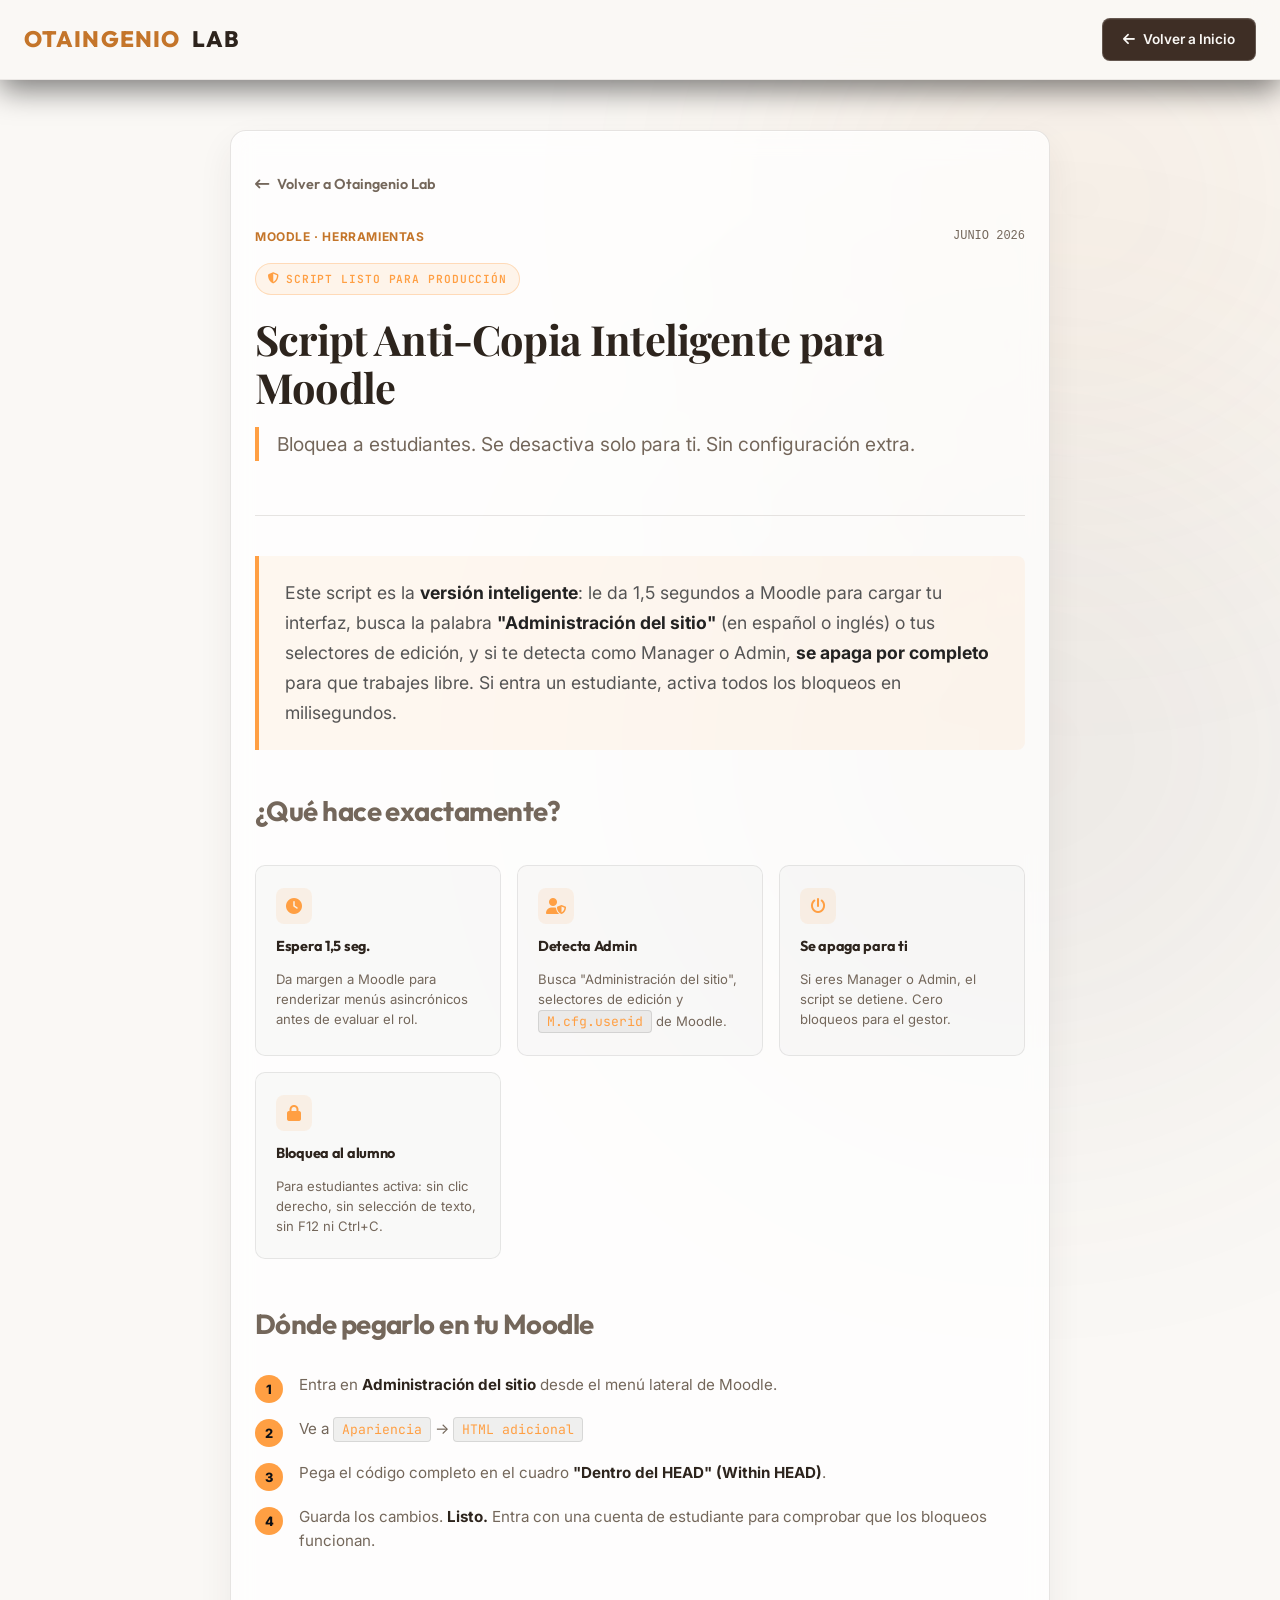
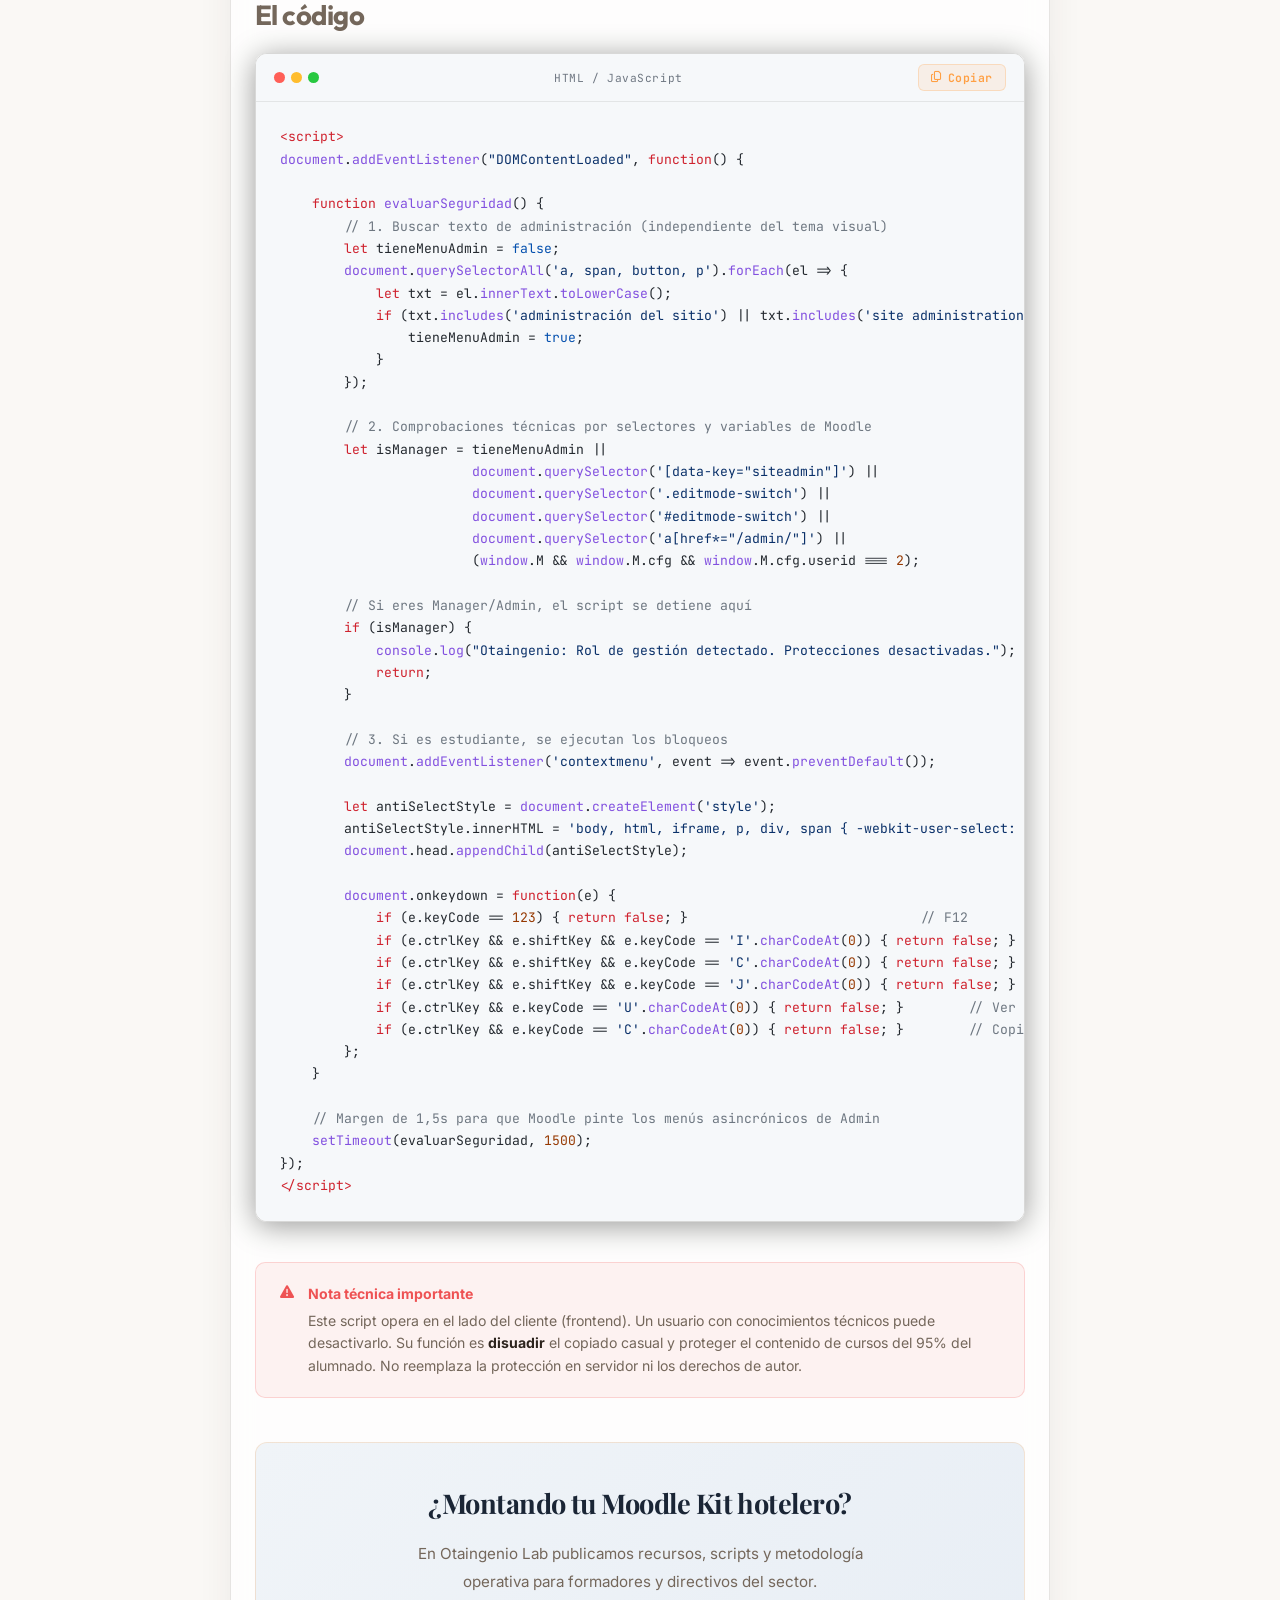
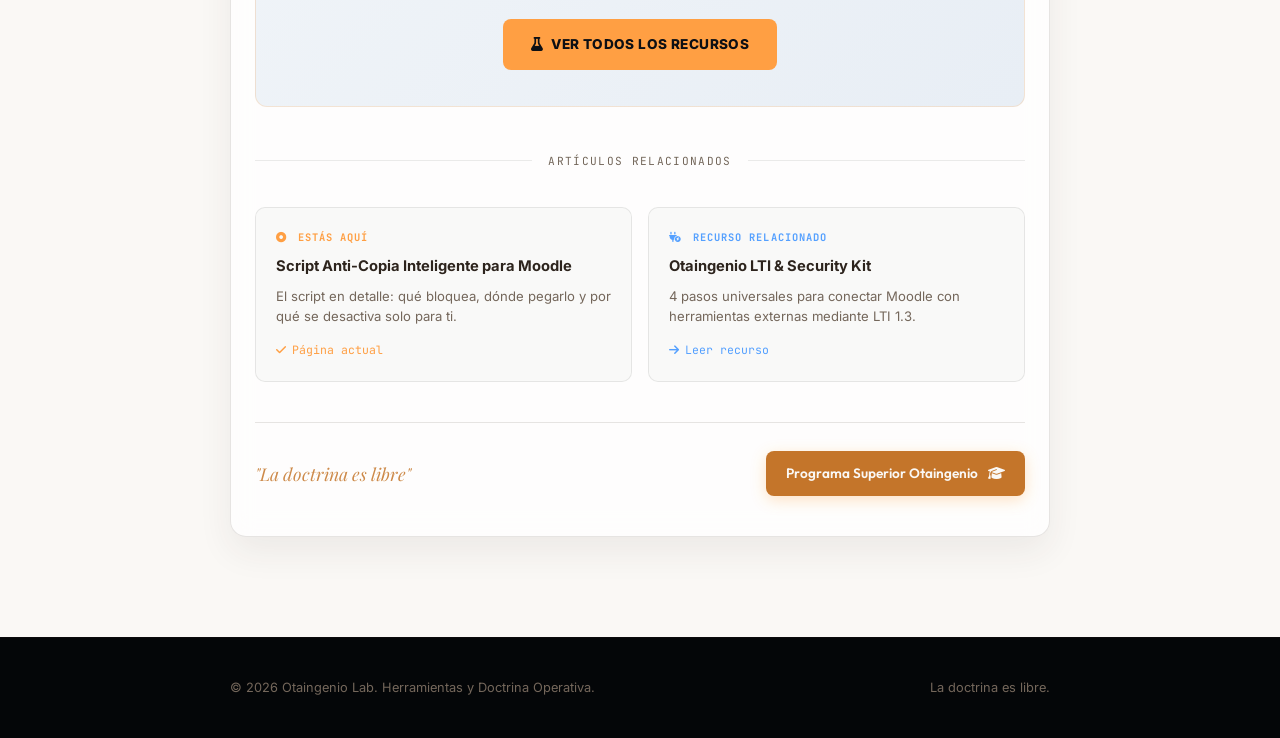
==== commit 2a74a1c3: "feat: add /moodle-lti page with LTI 1.3 guide and cross-link both Moodle pages" ====
--- a/moodle-kit.html
+++ b/moodle-kit.html
@@ -6,7 +6,7 @@
   <title>Script Anti-Copia para Moodle (Inteligente) — OTAINGENIO LAB</title>
 
   <!-- SEO: noindex para página oculta de tráfico directo -->
-  <meta name="robots" content="noindex, nofollow">
+  <meta name="robots" content="index, follow">
   <meta name="description" content="Script anti-copia inteligente para Moodle. Se desactiva automáticamente para Managers y Admins. Copia y pega en Administración del sitio > Apariencia > HTML adicional.">
 
   <!-- Open Graph -->
@@ -322,6 +322,20 @@
     .light-theme .cta-footer-box { background: linear-gradient(135deg, #f0f4f8 0%, #e8eef5 100%); }
     .light-theme .cta-footer-box h3 { color: #1a2535; }
     .light-theme .path-highlight { background: rgba(0,0,0,0.06); border-color: rgba(0,0,0,0.1); }
+    /* ---- RELATED ARTICLES ---- */
+    .related-grid { display: grid; grid-template-columns: 1fr 1fr; gap: 16px; margin: 36px 0 0; }
+    .related-card { display: flex; flex-direction: column; gap: 10px; background: rgba(255,255,255,0.02); border: 1px solid rgba(255,255,255,0.07); border-radius: 10px; padding: 20px; text-decoration: none; transition: all 0.25s ease; }
+    .related-card:hover { transform: translateY(-2px); border-color: rgba(255,159,67,0.3); background: rgba(255,159,67,0.03); }
+    .related-card.active { border-color: rgba(255,159,67,0.3); background: rgba(255,159,67,0.04); cursor: default; pointer-events: none; }
+    .related-tag { font-family: 'JetBrains Mono', monospace; font-size: 0.65rem; font-weight: 700; letter-spacing: 0.1em; text-transform: uppercase; color: var(--accent); }
+    .related-title { font-size: 0.92rem; font-weight: 700; color: var(--color-text, #e6edf3); line-height: 1.4; }
+    .related-desc { font-size: 0.82rem; color: var(--color-text-muted); line-height: 1.5; }
+    .related-link-label { font-family: 'JetBrains Mono', monospace; font-size: 0.72rem; color: var(--accent); display: flex; align-items: center; gap: 6px; margin-top: 4px; }
+    .section-divider { display: flex; align-items: center; gap: 16px; margin: 44px 0 32px; }
+    .section-divider-line { flex: 1; height: 1px; background: rgba(255,255,255,0.08); }
+    .section-divider-label { font-family: 'JetBrains Mono', monospace; font-size: 0.7rem; letter-spacing: 0.12em; text-transform: uppercase; color: var(--color-text-muted); white-space: nowrap; }
+    .light-theme .related-card { background: rgba(0,0,0,0.02); border-color: rgba(0,0,0,0.08); }
+    .light-theme .section-divider-line { background: rgba(0,0,0,0.08); }
   </style>
 </head>
 <body class="light-theme">
@@ -505,6 +519,28 @@
           </a>
         </div>
 
+        <!-- RELATED ARTICLES -->
+        <div class="section-divider">
+          <div class="section-divider-line"></div>
+          <span class="section-divider-label">Artículos relacionados</span>
+          <div class="section-divider-line"></div>
+        </div>
+
+        <div class="related-grid">
+          <div class="related-card active">
+            <span class="related-tag"><i class="fa-solid fa-circle-dot" style="margin-right:4px;"></i> Estás aquí</span>
+            <div class="related-title">Script Anti-Copia Inteligente para Moodle</div>
+            <div class="related-desc">El script en detalle: qué bloquea, dónde pegarlo y por qué se desactiva solo para ti.</div>
+            <div class="related-link-label"><i class="fa-solid fa-check"></i> Página actual</div>
+          </div>
+          <a class="related-card" href="/moodle-lti">
+            <span class="related-tag" style="color:#54a0ff;"><i class="fa-solid fa-plug-circle-bolt" style="margin-right:4px;"></i> Recurso relacionado</span>
+            <div class="related-title">Otaingenio LTI &amp; Security Kit</div>
+            <div class="related-desc">4 pasos universales para conectar Moodle con herramientas externas mediante LTI 1.3.</div>
+            <div class="related-link-label" style="color:#54a0ff;"><i class="fa-solid fa-arrow-right"></i> Leer recurso</div>
+          </a>
+        </div>
+
       </section>
 
       <footer style="margin-top: 40px; border-top: 1px solid var(--color-border); padding-top: 28px; display: flex; justify-content: space-between; align-items: center; flex-wrap: wrap; gap: 16px;">
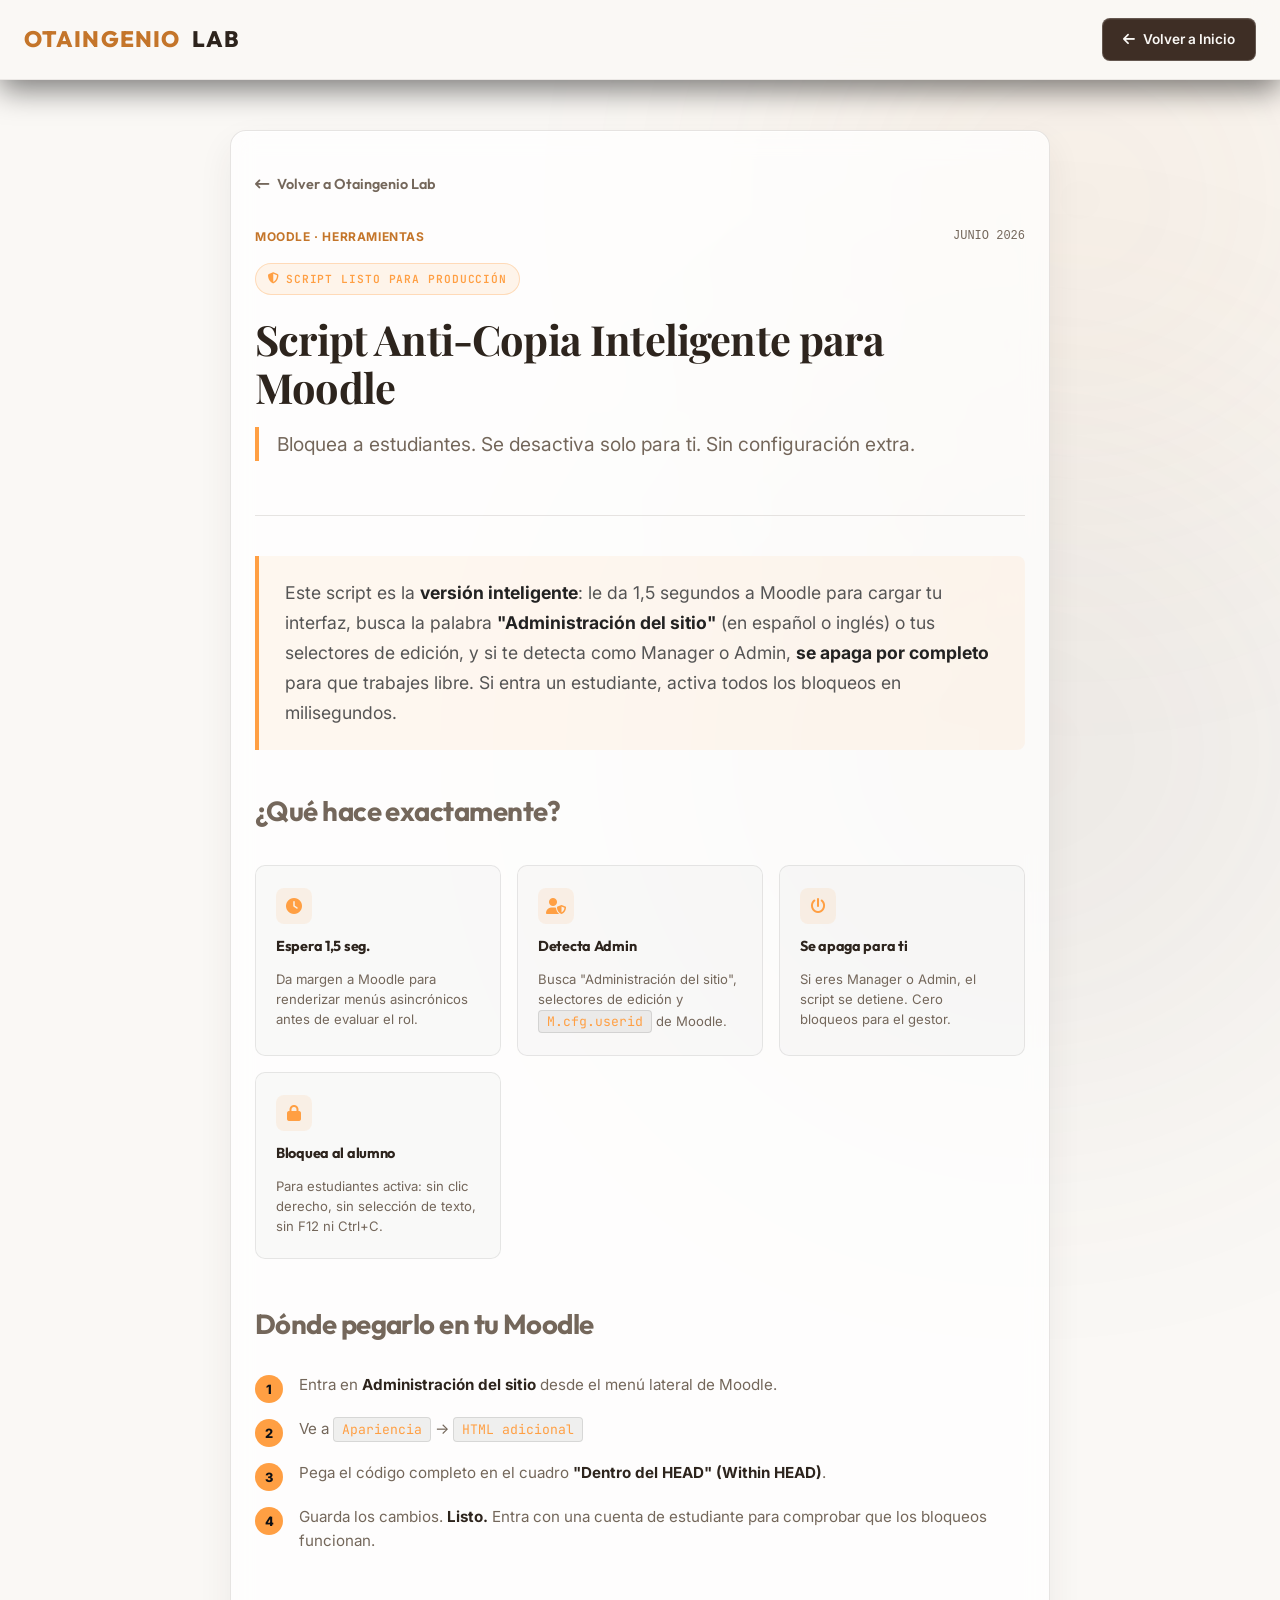
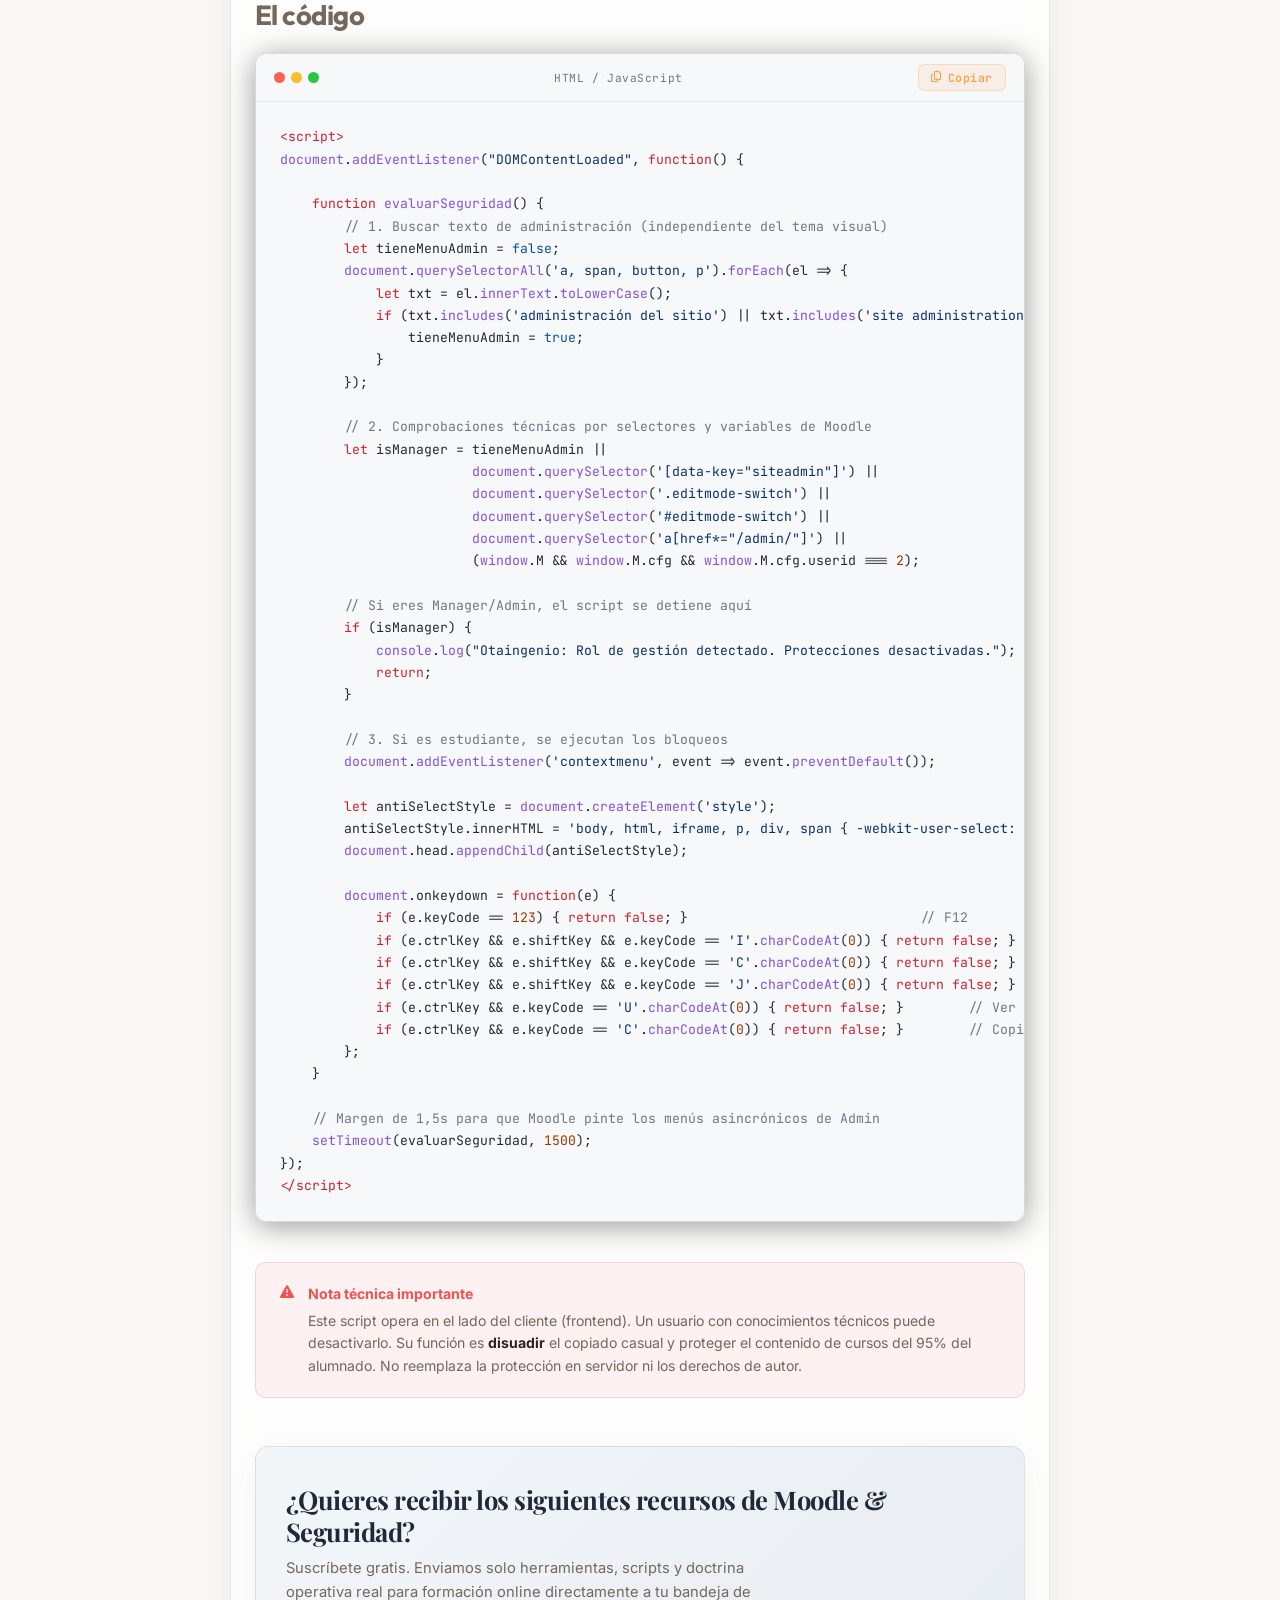
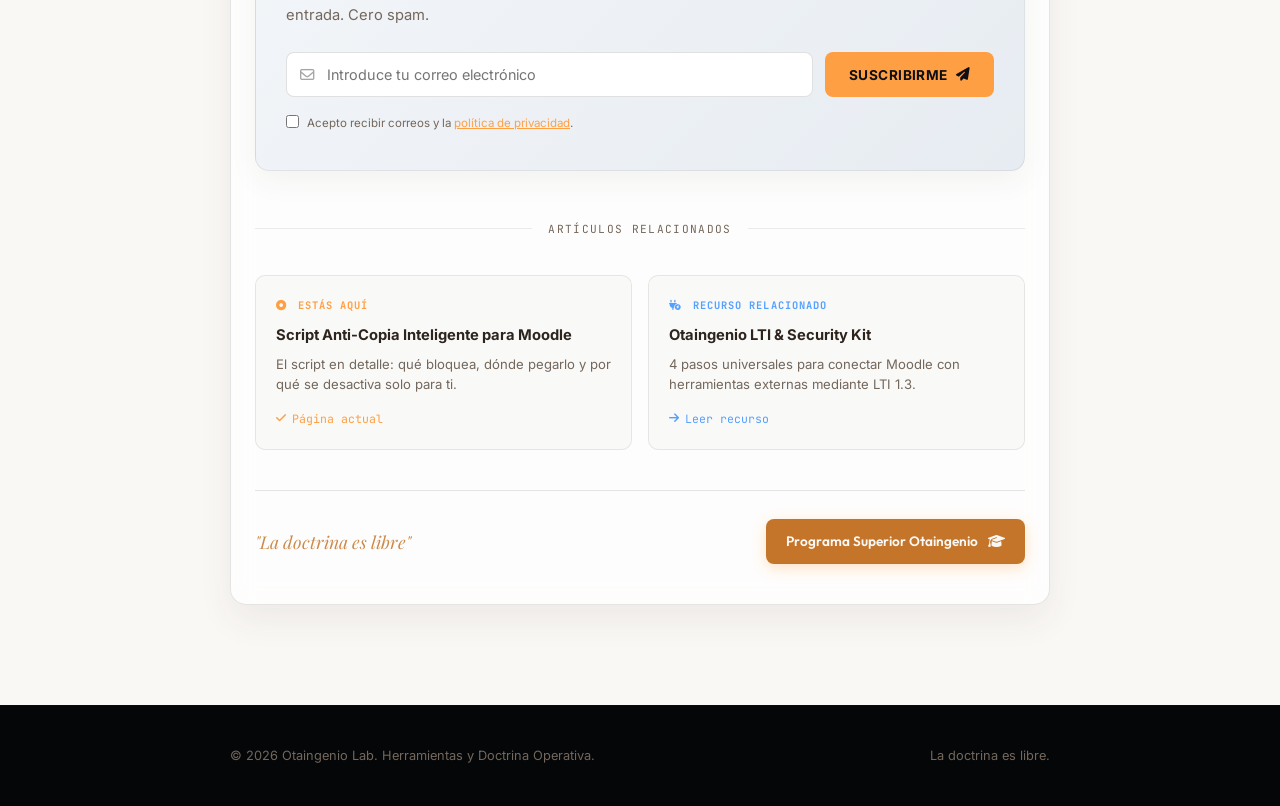
==== commit 5c142aae: "feat: adjust LTI 1.3 diagram symmetry, add HTTPS warning, and integrate premium newsletter email for" ====
--- a/moodle-kit.html
+++ b/moodle-kit.html
@@ -263,47 +263,154 @@
       flex-shrink: 0;
     }
 
-    /* ---- CTA ---- */
-    .cta-footer-box {
-      background: linear-gradient(135deg, #0f1923 0%, #1a2535 100%);
-      border: 1px solid rgba(255,159,67,0.2);
-      border-radius: 12px;
-      padding: 36px;
-      text-align: center;
-      margin: 44px 0 20px;
-    }
-    .cta-footer-box h3 {
+    /* ---- NEWSLETTER FORM STYLES ---- */
+    .newsletter-box {
+      background: linear-gradient(135deg, #0d131a 0%, #16222f 100%);
+      border: 1px solid rgba(255, 159, 67, 0.15);
+      border-radius: 14px;
+      padding: 36px 30px;
+      margin: 48px 0;
+      position: relative;
+      overflow: hidden;
+      box-shadow: 0 10px 30px rgba(0,0,0,0.25);
+    }
+    .light-theme .newsletter-box {
+      background: linear-gradient(135deg, #f3f6f9 0%, #e7ecf2 100%);
+      border-color: rgba(0, 0, 0, 0.08);
+      box-shadow: 0 10px 30px rgba(0,0,0,0.05);
+    }
+    .newsletter-box::before {
+      content: '';
+      position: absolute;
+      top: -50%;
+      right: -30%;
+      width: 250px;
+      height: 250px;
+      border-radius: 50%;
+      background: radial-gradient(circle, rgba(255, 159, 67, 0.08) 0%, transparent 70%);
+      pointer-events: none;
+    }
+    .newsletter-title {
+      font-family: var(--font-serif, serif);
+      font-size: 1.6rem;
+      font-weight: 700;
       color: #fff;
-      font-family: var(--font-serif, serif);
-      font-size: 1.7rem;
-      margin: 0 0 12px;
-    }
-    .cta-footer-box p {
+      margin: 0 0 10px;
+      line-height: 1.25;
+    }
+    .light-theme .newsletter-title {
+      color: #1f2937;
+    }
+    .newsletter-desc {
+      font-size: 0.92rem;
       color: var(--color-text-muted, #8a9bb0);
-      font-size: 0.95rem;
       margin: 0 0 24px;
-      max-width: 480px;
-      margin-left: auto;
-      margin-right: auto;
-    }
-    .btn-cta-amber {
+      line-height: 1.6;
+      max-width: 520px;
+    }
+    .newsletter-form-container {
+      display: flex;
+      flex-direction: column;
+      gap: 12px;
+    }
+    .newsletter-row {
+      display: flex;
+      gap: 12px;
+      width: 100%;
+    }
+    .newsletter-input-wrapper {
+      position: relative;
+      flex: 1;
+    }
+    .newsletter-input-wrapper i {
+      position: absolute;
+      left: 14px;
+      top: 50%;
+      transform: translateY(-50%);
+      color: rgba(255, 255, 255, 0.35);
+      font-size: 0.9rem;
+    }
+    .light-theme .newsletter-input-wrapper i {
+      color: rgba(0, 0, 0, 0.35);
+    }
+    .newsletter-input {
+      width: 100%;
+      padding: 13px 16px 13px 40px;
+      background: rgba(0, 0, 0, 0.3);
+      border: 1px solid rgba(255, 255, 255, 0.08);
+      border-radius: 8px;
+      color: #fff;
+      font-size: 0.9rem;
+      outline: none;
+      transition: all 0.25s ease;
+    }
+    .light-theme .newsletter-input {
+      background: #fff;
+      border-color: rgba(0, 0, 0, 0.12);
+      color: #1f2937;
+    }
+    .newsletter-input:focus {
+      border-color: var(--accent);
+      box-shadow: 0 0 0 3px rgba(255, 159, 67, 0.15);
+      background: rgba(0, 0, 0, 0.4);
+    }
+    .light-theme .newsletter-input:focus {
+      background: #fff;
+      box-shadow: 0 0 0 3px rgba(255, 159, 67, 0.1);
+    }
+    .newsletter-btn {
       display: inline-flex;
       align-items: center;
+      justify-content: center;
       gap: 8px;
       background: var(--accent);
       color: #0d0f14;
-      font-weight: 800;
+      font-weight: 700;
       font-size: 0.85rem;
-      padding: 13px 28px;
+      padding: 13px 24px;
+      border: none;
       border-radius: 8px;
-      text-decoration: none;
+      cursor: pointer;
       letter-spacing: 0.03em;
-      transition: all 0.2s ease;
+      transition: all 0.25s ease;
+      white-space: nowrap;
       text-transform: uppercase;
     }
-    .btn-cta-amber:hover {
-      transform: translateY(-2px);
-      box-shadow: 0 6px 20px rgba(255,159,67,0.35);
+    .newsletter-btn:hover {
+      transform: translateY(-1px);
+      box-shadow: 0 5px 15px rgba(255, 159, 67, 0.3);
+    }
+    .newsletter-btn:disabled {
+      opacity: 0.6;
+      cursor: not-allowed;
+      transform: none;
+      box-shadow: none;
+    }
+    .newsletter-privacy {
+      display: flex;
+      align-items: flex-start;
+      gap: 8px;
+      font-size: 0.72rem;
+      color: var(--color-text-muted);
+      cursor: pointer;
+      user-select: none;
+      margin-top: 4px;
+    }
+    .newsletter-privacy input {
+      margin-top: 2px;
+      accent-color: var(--accent);
+    }
+    .newsletter-privacy a {
+      color: var(--accent);
+      text-decoration: underline;
+    }
+    @media (max-width: 640px) {
+      .newsletter-row {
+        flex-direction: column;
+      }
+      .newsletter-btn {
+        width: 100%;
+      }
     }
 
     /* ---- LIGHT THEME overrides ---- */
@@ -319,8 +426,6 @@
     .light-theme .how-card      { background: rgba(0,0,0,0.02); border-color: rgba(0,0,0,0.08); }
     .light-theme .intro-callout { background: rgba(255,159,67,0.07); color: #555; }
     .light-theme .intro-callout strong { color: #222; }
-    .light-theme .cta-footer-box { background: linear-gradient(135deg, #f0f4f8 0%, #e8eef5 100%); }
-    .light-theme .cta-footer-box h3 { color: #1a2535; }
     .light-theme .path-highlight { background: rgba(0,0,0,0.06); border-color: rgba(0,0,0,0.1); }
     /* ---- RELATED ARTICLES ---- */
     .related-grid { display: grid; grid-template-columns: 1fr 1fr; gap: 16px; margin: 36px 0 0; }
@@ -510,13 +615,26 @@
           </div>
         </div>
 
-        <!-- CTA -->
-        <div class="cta-footer-box">
-          <h3>¿Montando tu Moodle Kit hotelero?</h3>
-          <p>En Otaingenio Lab publicamos recursos, scripts y metodología operativa para formadores y directivos del sector.</p>
-          <a href="/" class="btn-cta-amber">
-            <i class="fa-solid fa-flask"></i> Ver todos los recursos
-          </a>
+        <!-- NEWSLETTER CARD -->
+        <div class="newsletter-box">
+          <h3 class="newsletter-title">¿Quieres recibir los siguientes recursos de Moodle &amp; Seguridad?</h3>
+          <p class="newsletter-desc">Suscríbete gratis. Enviamos solo herramientas, scripts y doctrina operativa real para formación online directamente a tu bandeja de entrada. Cero spam.</p>
+          <form id="newsletter-form" class="newsletter-form-container">
+            <div class="newsletter-row">
+              <div class="newsletter-input-wrapper">
+                <i class="fa-regular fa-envelope"></i>
+                <input type="email" class="newsletter-input" placeholder="Introduce tu correo electrónico" required>
+              </div>
+              <button type="submit" class="newsletter-btn">
+                <span>Suscribirme</span>
+                <i class="fa-solid fa-paper-plane"></i>
+              </button>
+            </div>
+            <label class="newsletter-privacy">
+              <input type="checkbox" required>
+              <span>Acepto recibir correos y la <a href="/politica-de-privacidad" target="_blank">política de privacidad</a>.</span>
+            </label>
+          </form>
         </div>
 
         <!-- RELATED ARTICLES -->
@@ -624,6 +742,58 @@
         alert('No se pudo copiar automáticamente. Selecciona el código manualmente con Ctrl+A.');
       });
     }
+
+    document.addEventListener("DOMContentLoaded", function() {
+      const newsForm = document.getElementById('newsletter-form');
+      if (newsForm) {
+        newsForm.addEventListener('submit', function(e) {
+          e.preventDefault();
+          const emailInput = newsForm.querySelector('input[type="email"]');
+          const email = emailInput.value;
+          const button = newsForm.querySelector('button');
+          const buttonText = button.innerHTML;
+          button.disabled = true;
+          button.innerHTML = '<i class="fa-solid fa-spinner fa-spin"></i> Procesando...';
+
+          fetch('https://api.web3forms.com/submit', {
+            method: 'POST',
+            headers: {
+              'Content-Type': 'application/json',
+              'Accept': 'application/json'
+            },
+            body: JSON.stringify({
+              access_key: '31845bf2-8f66-4ddd-9162-dbd9b5808660',
+              email: email,
+              subject: 'Nuevo suscriptor Moodle Kit - Otaingenio Lab',
+              from_name: 'Otaingenio Lab'
+            })
+          })
+          .then(async (response) => {
+            if (response.status == 200) {
+              newsForm.innerHTML = `
+                <div class="success-message" style="animation: fadeIn 0.4s ease forwards; text-align: center; padding: 10px 0;">
+                  <i class="fa-solid fa-circle-check" style="color:#10ac84; font-size: 2rem; margin-bottom: 12px; display: block;"></i>
+                  <h4 style="margin: 0 0 6px; color: var(--color-text, #fff); font-family: var(--font-serif);">¡Suscripción completada!</h4>
+                  <p style="margin: 0; font-size: 0.88rem; color:var(--color-text-muted);">Te avisaremos tan pronto como publiquemos nuevos recursos.</p>
+                </div>
+              `;
+            } else {
+              const json = await response.json();
+              console.log(json);
+              button.disabled = false;
+              button.innerHTML = buttonText;
+              alert('Hubo un error al procesar tu suscripción. Por favor, inténtalo de nuevo.');
+            }
+          })
+          .catch(error => {
+            console.log(error);
+            button.disabled = false;
+            button.innerHTML = buttonText;
+            alert('Error de conexión. Por favor, inténtalo de nuevo.');
+          });
+        });
+      }
+    });
   </script>
 
 </body>
